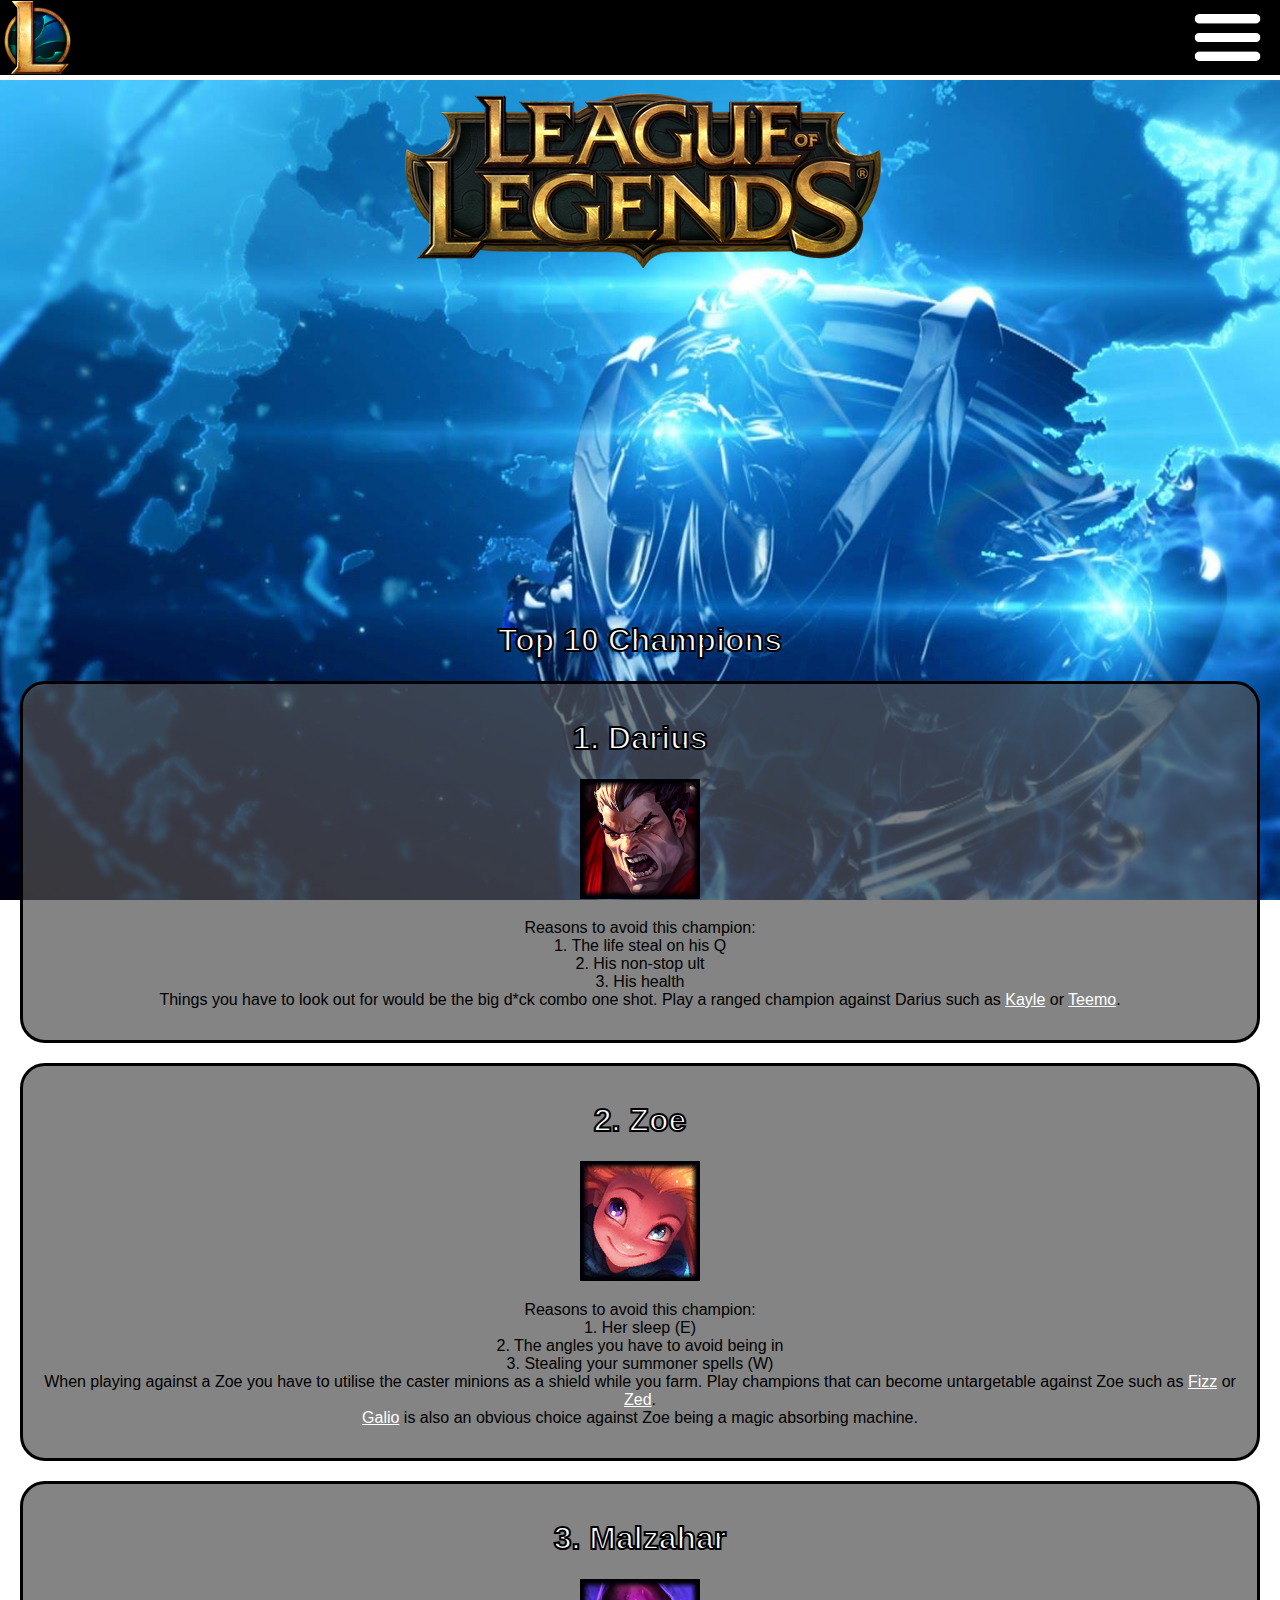
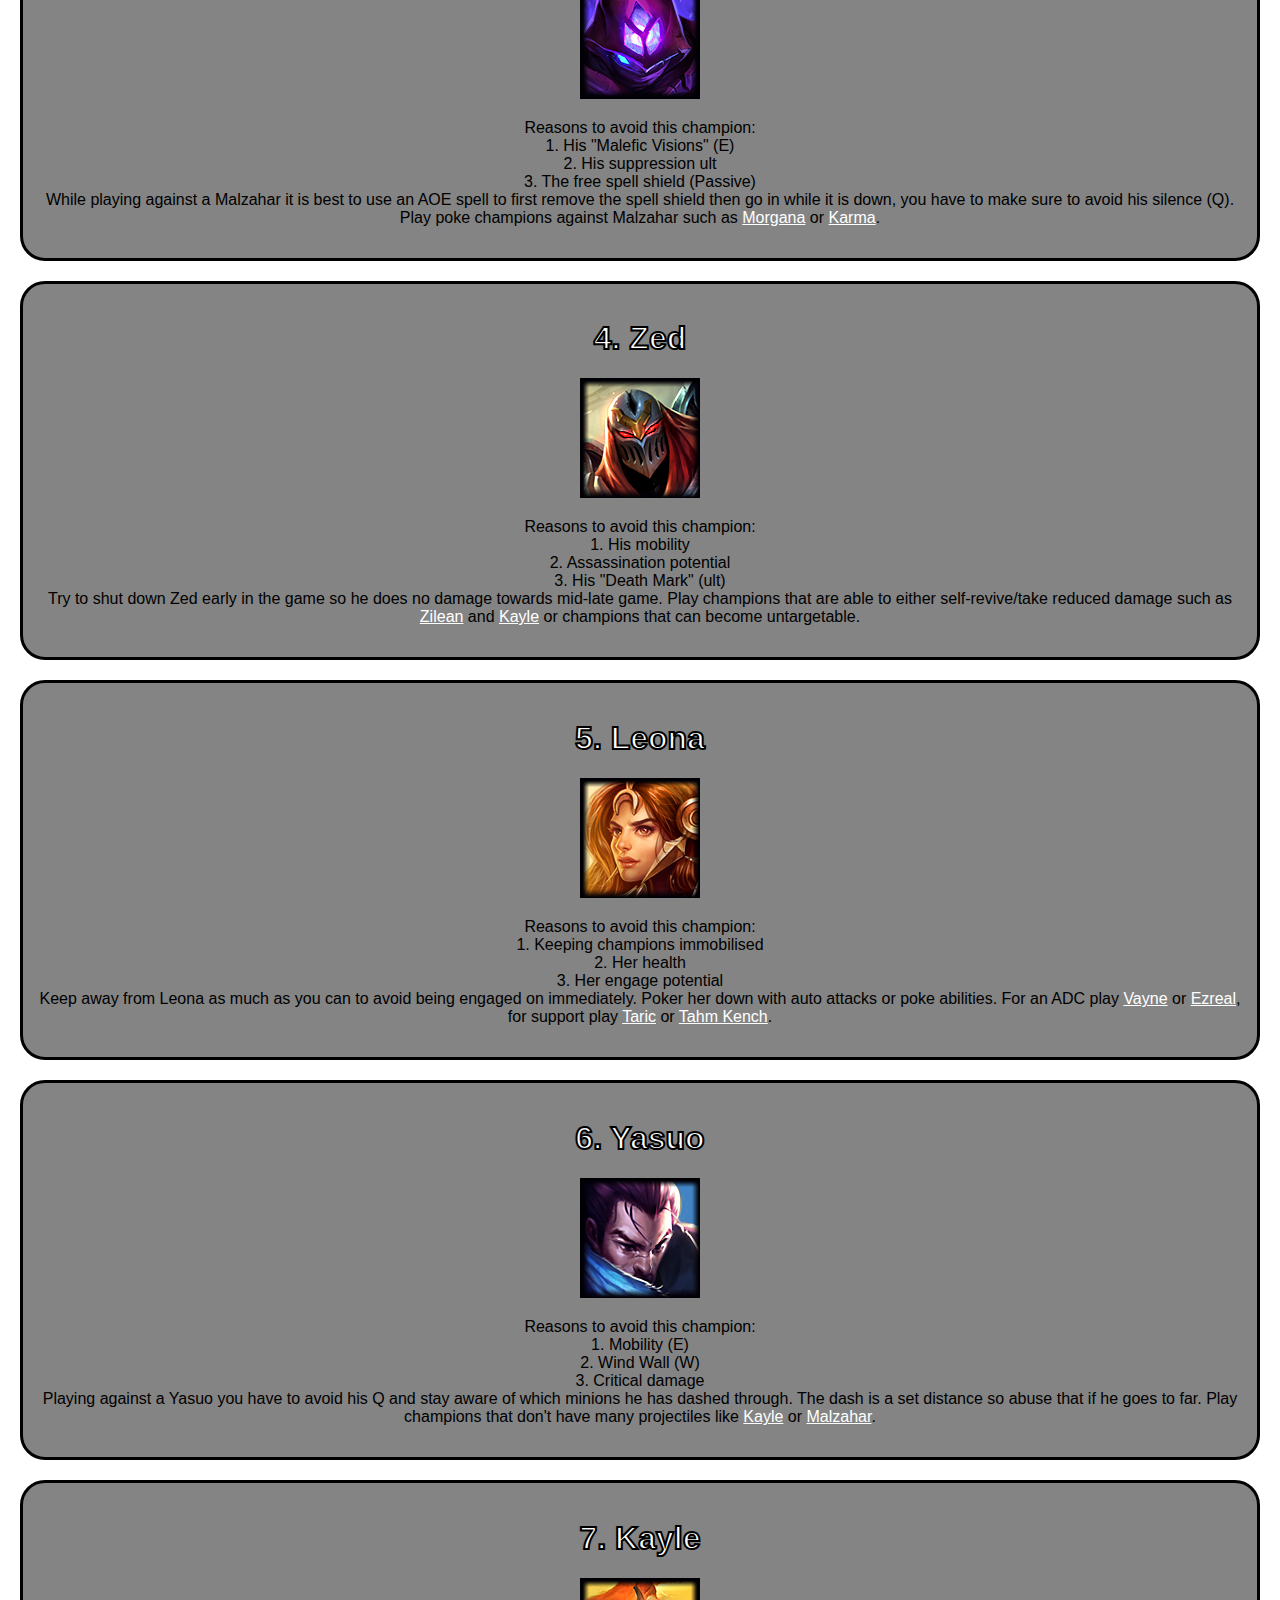
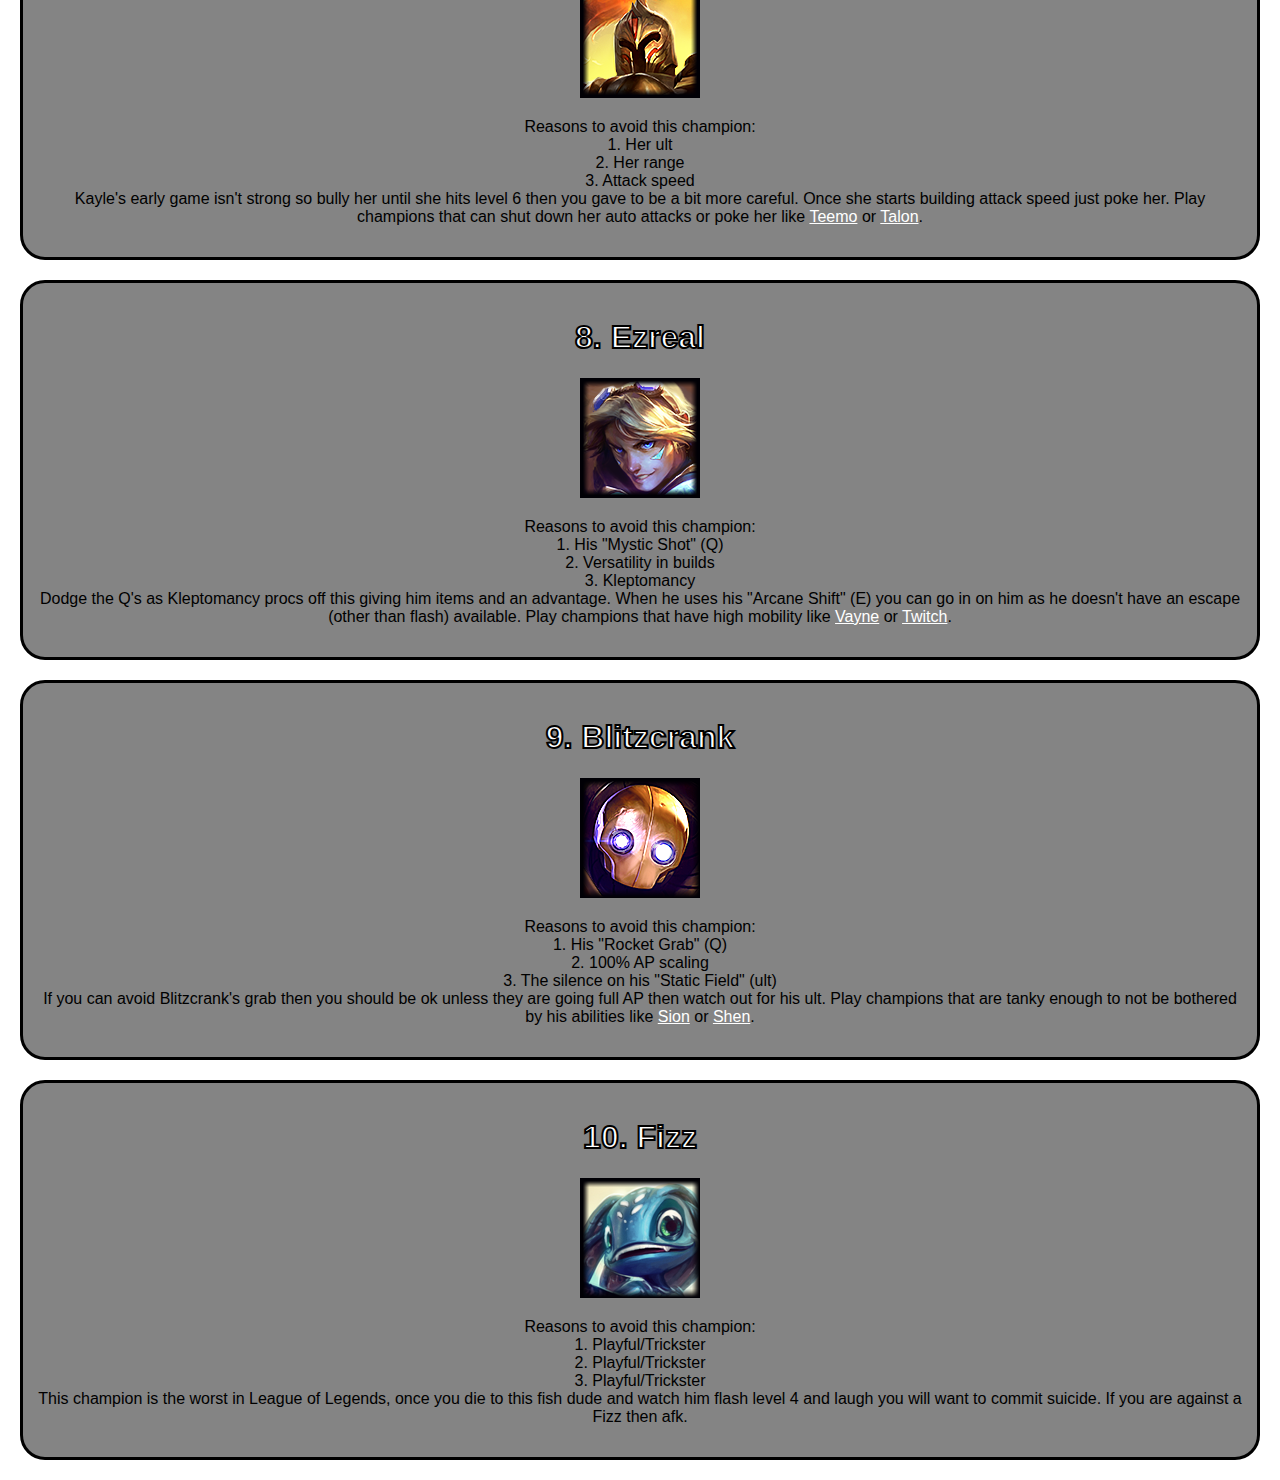
==== index.html @ 0ee5a3c1 "Eh" ====
<!DOCTYPE html>
<html lang="en">
<head>
    <meta charset="UTF-8">
    <title>League of Legends</title>
    <link rel="stylesheet" type="text/css" href="css/styles.css">
    <script type="text/javascript" src="https://ajax.googleapis.com/ajax/libs/jquery/3.2.1/jquery.min.js"></script>
    <script src="js/script.js"></script>
</head>
<body>
<header>
    <div class="logo">
        <a href="index.html"><img src="assets/logo.png"></a>
    </div>
    <div class="menu">
        <img src="assets/menu.png" onclick="myFunction()" class="dropimg">Dropdown
        <div id="myDropdown" class="dropdown-content">
            <a href="about.html">About</a>
            <a href="lanes.html">Lanes</a>
            <a href="customise.html">Themes</a>
        </div>
    </div>
</header>

<div class="title_img">
    <img src="assets/title.png">
</div>

<div class="videos">
    <iframe width="560" height="315" src="https://www.youtube.com/embed/HhwRz47Kk2Y" frameborder="0" allowfullscreen></iframe>
    <iframe width="560" height="315" src="https://www.youtube.com/embed/dSNQMl16GiY" frameborder="0" allowfullscreen></iframe>
</div>

<div class="champions">
    <div class="title">
        <h1>Top 10 Champions</h1>
    </div>

    <div class="champion1">
        <h1>1. Darius</h1>
        <a href="http://leagueoflegends.wikia.com/wiki/Darius"><img src="assets/Champion_Icons/DariusSquare.png"></a>
        <p>Reasons to avoid this champion:<br>1. The life steal on his Q<br>2. His non-stop ult<br>3. His health<br>Things you have to look out for would be the big d*ck combo one shot. Play a ranged champion against Darius such as <a href="http://leagueoflegends.wikia.com/wiki/Kayle"><font color="white">Kayle</font></a> or <a href="http://leagueoflegends.wikia.com/wiki/Teemo"><font color="white">Teemo</font></a>.</p>
    </div>
    <div class="champion2">
        <h1>2. Zoe</h1>
        <a href="http://leagueoflegends.wikia.com/wiki/Zoe"><img src="assets/Champion_Icons/ZoeSquare.png"></a>
        <p>Reasons to avoid this champion:<br>1. Her sleep (E)<br>2. The angles you have to avoid being in<br>3. Stealing your summoner spells (W)<br>When playing against a Zoe you have to utilise the caster minions as a shield while you farm. Play champions that can become untargetable against Zoe such as <a href="http://leagueoflegends.wikia.com/wiki/Fizz">Fizz</a> or <a href="http://leagueoflegends.wikia.com/wiki/Zed">Zed</a>.<br><a href="http://leagueoflegends.wikia.com/wiki/Galio">Galio</a> is also an obvious choice against Zoe being a magic absorbing machine.</p>
    </div>
    <div class="champion3">
        <h1>3. Malzahar</h1>
        <a href="http://leagueoflegends.wikia.com/wiki/Malzahar"><img src="assets/Champion_Icons/MalzaharSquare.png"></a>
        <p>Reasons to avoid this champion:<br>1. His "Malefic Visions" (E)<br>2. His suppression ult<br>3. The free spell shield (Passive)<br>While playing against a Malzahar it is best to use an AOE spell to first remove the spell shield then go in while it is down, you have to make sure to avoid his silence (Q).<br>Play poke champions against Malzahar such as <a href="http://leagueoflegends.wikia.com/wiki/Morgana">Morgana</a> or <a href="http://leagueoflegends.wikia.com/wiki/Karma">Karma</a>.</p>
    </div>
    <div class="champion4">
        <h1>4. Zed</h1>
        <a href="http://leagueoflegends.wikia.com/wiki/Zed"><img src="assets/Champion_Icons/ZedSquare.png"></a>
        <p>Reasons to avoid this champion:<br>1. His mobility<br>2. Assassination potential<br>3. His "Death Mark" (ult)<br>Try to shut down Zed early in the game so he does no damage towards mid-late game. Play champions that are able to either self-revive/take reduced damage such as <a href="http://leagueoflegends.wikia.com/wiki/Zilean">Zilean</a> and <a href="http://leagueoflegends.wikia.com/wiki/Kayle">Kayle</a> or champions that can become untargetable.</p>
    </div>
    <div class="champion5">
        <h1>5. Leona</h1>
        <a href="http://leagueoflegends.wikia.com/wiki/Leona"><img src="assets/Champion_Icons/LeonaSquare.png"></a>
        <p>Reasons to avoid this champion:<br>1. Keeping champions immobilised<br>2. Her health<br>3. Her engage potential<br>Keep away from Leona as much as you can to avoid being engaged on immediately. Poker her down with auto attacks or poke abilities. For an ADC play <a href="http://leagueoflegends.wikia.com/wiki/Vayne">Vayne</a> or <a href="http://leagueoflegends.wikia.com/wiki/Ezreal">Ezreal</a>, for support play <a href="http://leagueoflegends.wikia.com/wiki/Taric">Taric</a> or <a href="http://leagueoflegends.wikia.com/wiki/Tahm_Kench">Tahm Kench</a>.</p>
    </div>
    <div class="champion6">
        <h1>6. Yasuo</h1>
        <a href="http://leagueoflegends.wikia.com/wiki/Kha'Zix"><img src="assets/Champion_Icons/YasuoSquare.png"></a>
        <p>Reasons to avoid this champion:<br>1. Mobility (E)<br>2. Wind Wall (W)<br>3. Critical damage<br>Playing against a Yasuo you have to avoid his Q and stay aware of which minions he has dashed through. The dash is a set distance so abuse that if he goes to far. Play champions that don't have many projectiles like <a href="http://leagueoflegends.wikia.com/wiki/Kayle">Kayle</a> or <a href="http://leagueoflegends.wikia.com/wiki/Malzahar">Malzahar</a>.</p>
    </div>
    <div class="champion7">
        <h1>7. Kayle</h1>
        <a href="http://leagueoflegends.wikia.com/wiki/Kayle"><img src="assets/Champion_Icons/KayleSquare.png"></a>
        <p>Reasons to avoid this champion:<br>1. Her ult<br>2. Her range<br>3. Attack speed<br> Kayle's early game isn't strong so bully her until she hits level 6 then you gave to be a bit more careful. Once she starts building attack speed just poke her. Play champions that can shut down her auto attacks or poke her like <a href="http://leagueoflegends.wikia.com/wiki/Teemo">Teemo</a> or <a href="http://leagueoflegends.wikia.com/wiki/Talon">Talon</a>.</p>
    </div>
    <div class="champion8">
        <h1>8. Ezreal</h1>
        <a href="http://leagueoflegends.wikia.com/wiki/Ezreal"><img src="assets/Champion_Icons/EzrealSquare.png"></a>
        <p>Reasons to avoid this champion:<br>1. His "Mystic Shot" (Q)<br>2. Versatility in builds<br>3. Kleptomancy<br>Dodge the Q's as Kleptomancy procs off this giving him items and an advantage. When he uses his "Arcane Shift" (E) you can go in on him as he doesn't have an escape (other than flash) available. Play champions that have high mobility like <a href="http://leagueoflegends.wikia.com/wiki/Vayne">Vayne</a> or <a href="http://leagueoflegends.wikia.com/wiki/Twitch">Twitch</a>.</p>
    </div>
    <div class="champion9">
        <h1>9. Blitzcrank</h1>
        <a href="http://leagueoflegends.wikia.com/wiki/Blitzcrank"><img src="assets/Champion_Icons/BlitzcrankSquare.png"></a>
        <p>Reasons to avoid this champion:<br>1. His "Rocket Grab" (Q)<br>2. 100% AP scaling<br>3. The silence on his "Static Field" (ult)<br>If you can avoid Blitzcrank's grab then you should be ok unless they are going full AP then watch out for his ult. Play champions that are tanky enough to not be bothered by his abilities like <a href="http://leagueoflegends.wikia.com/wiki/Sion">Sion</a> or <a href="http://leagueoflegends.wikia.com/wiki/Shen">Shen</a>.</p>
    </div>
    <div class="champion10">
        <h1>10. Fizz</h1>
        <a href="http://leagueoflegends.wikia.com/wiki/Fizz"><img src="assets/Champion_Icons/FizzSquare.png"></a>
        <p>Reasons to avoid this champion:<br>1. Playful/Trickster<br>2. Playful/Trickster<br>3. Playful/Trickster<br>This champion is the worst in League of Legends, once you die to this fish dude and watch him flash level 4 and laugh you will want to commit suicide. If you are against a Fizz then afk.</p>
    </div>

</div>

</body>

</html>
---- css/styles.css ----
body{
    width:100%;
    margin:auto;
    background: url("../assets/Background.jpg") no-repeat center center fixed;
    background-size: cover;
    font-family: "Arial";
    color: white;
}

header{
    width: 100%;
    background-color: black;
    position: static;
    border-bottom: thick solid white;
    overflow: hidden;
}

.logo{
    float:left;
    width: 75px;
    height: 75px;
}

.logo a img{
    width: 75px;
    height: 75px;
}

.menu{
    float:right;
    margin-right: 15px;
    width: 75px;
    height: 75px;
}

.menu img{
    width: 75px;
    height: 75px;
}

.videos {
    width: 100%;
    overflow: hidden;
    text-align: center;
}

h1{
    color: white;
    -webkit-text-stroke: 2px black;
}

.dropimg{
    background-color: black;
    color: white;
    cursor: pointer;
}

.dropdown {
    position: absolute;
    display: inline-block;
}

.dropdown-content {
    display: none;
    position: absolute;
    background-color: #f9f9f9;
    min-width: 160px;
    box-shadow: 0px 8px 16px 0px rgba(0,0,0,0.2);
    z-index: 1;
}

.dropdown-content a {
    color: black;
    padding: 12px 16px;
    text-decoration: none;
    display: block;
}

.dropdown-content a:hover {
    background-color: #f1f1f1
}

.show {
    display: block;
}

.information{
    text-align: center;
    position: relative;
}

.champions{
    text-align: center;
}

.champions p{
    color: black;
}

.champions a{
    color: white;
}

.title_img{
    text-align: center;
}

.lanes{
    text-align: center;
}

img{
    max-width: 100%;
    max-height: 100%;
}

.themes{
    width: 100%;
    text-align: center;
    color: black;
}

.theme0{
    background-color: white;
    width: 300px;
    border: 3px solid black;
    border-radius: 25px;
    padding: 15px;
    margin: 20px;
    display: inline-block;
}

.theme1{
    background-color: white;
    width: 300px;
    border: 3px solid black;
    border-radius: 25px;
    padding: 15px;
    margin: 20px;
    display: inline-block;
}

.theme2{
    background-color: white;
    width: 300px;
    border: 3px solid black;
    border-radius: 25px;
    padding: 15px;
    margin: 20px;
    display: inline-block;
}

.theme3{
    background-color: white;
    width: 300px;
    border: 3px solid black;
    border-radius: 25px;
    padding: 15px;
    margin: 20px;
    display: inline-block;
}

.champion1{
    background-color: rgba(80,80,80, 0.7);
    border: 3px solid black;
    border-radius: 25px;
    padding: 15px;
    margin: 20px;
}

.champion2{
    background-color: rgba(80,80,80, 0.7);
    border: 3px solid black;
    border-radius: 25px;
    padding: 15px;
    margin: 20px;
}

.champion3{
    background-color: rgba(80,80,80, 0.7);
    border: 3px solid black;
    border-radius: 25px;
    padding: 15px;
    margin: 20px;
}

.champion4{
    background-color: rgba(80,80,80, 0.7);
    border: 3px solid black;
    border-radius: 25px;
    padding: 15px;
    margin: 20px;
}

.champion5{
    background-color: rgba(80,80,80, 0.7);
    border: 3px solid black;
    border-radius: 25px;
    padding: 15px;
    margin: 20px;
}

.champion6{
    background-color: rgba(80,80,80, 0.7);
    border: 3px solid black;
    border-radius: 25px;
    padding: 15px;
    margin: 20px;
}

.champion7{
    background-color: rgba(80,80,80, 0.7);
    border: 3px solid black;
    border-radius: 25px;
    padding: 15px;
    margin: 20px;
}

.champion8{
    background-color: rgba(80,80,80, 0.7);
    border: 3px solid black;
    border-radius: 25px;
    padding: 15px;
    margin: 20px;
}

.champion9{
    background-color: rgba(80,80,80, 0.7);
    border: 3px solid black;
    border-radius: 25px;
    padding: 15px;
    margin: 20px;
}

.champion10{
    background-color: rgba(80,80,80, 0.7);
    border: 3px solid black;
    border-radius: 25px;
    padding: 15px;
    margin: 20px;
}

@media (max-width: 800px){

}

@media (max-width: 500px){

}
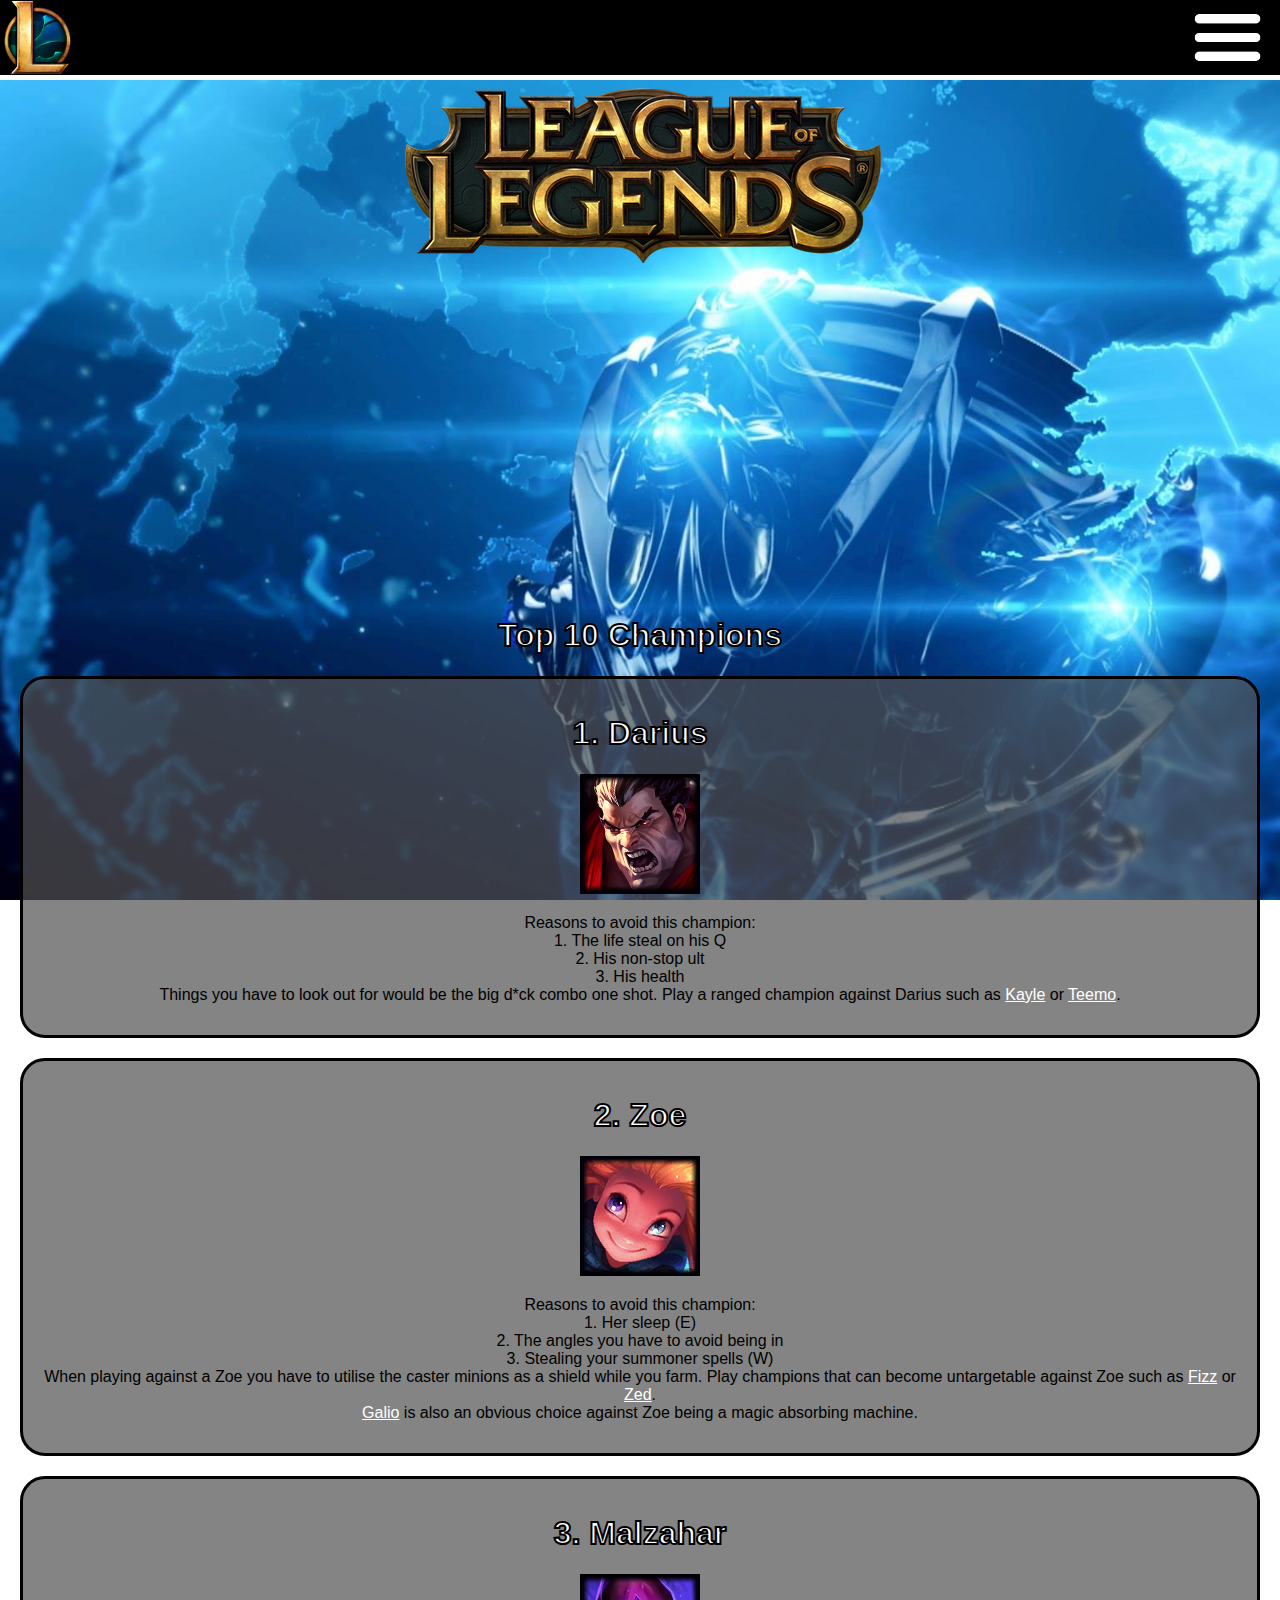
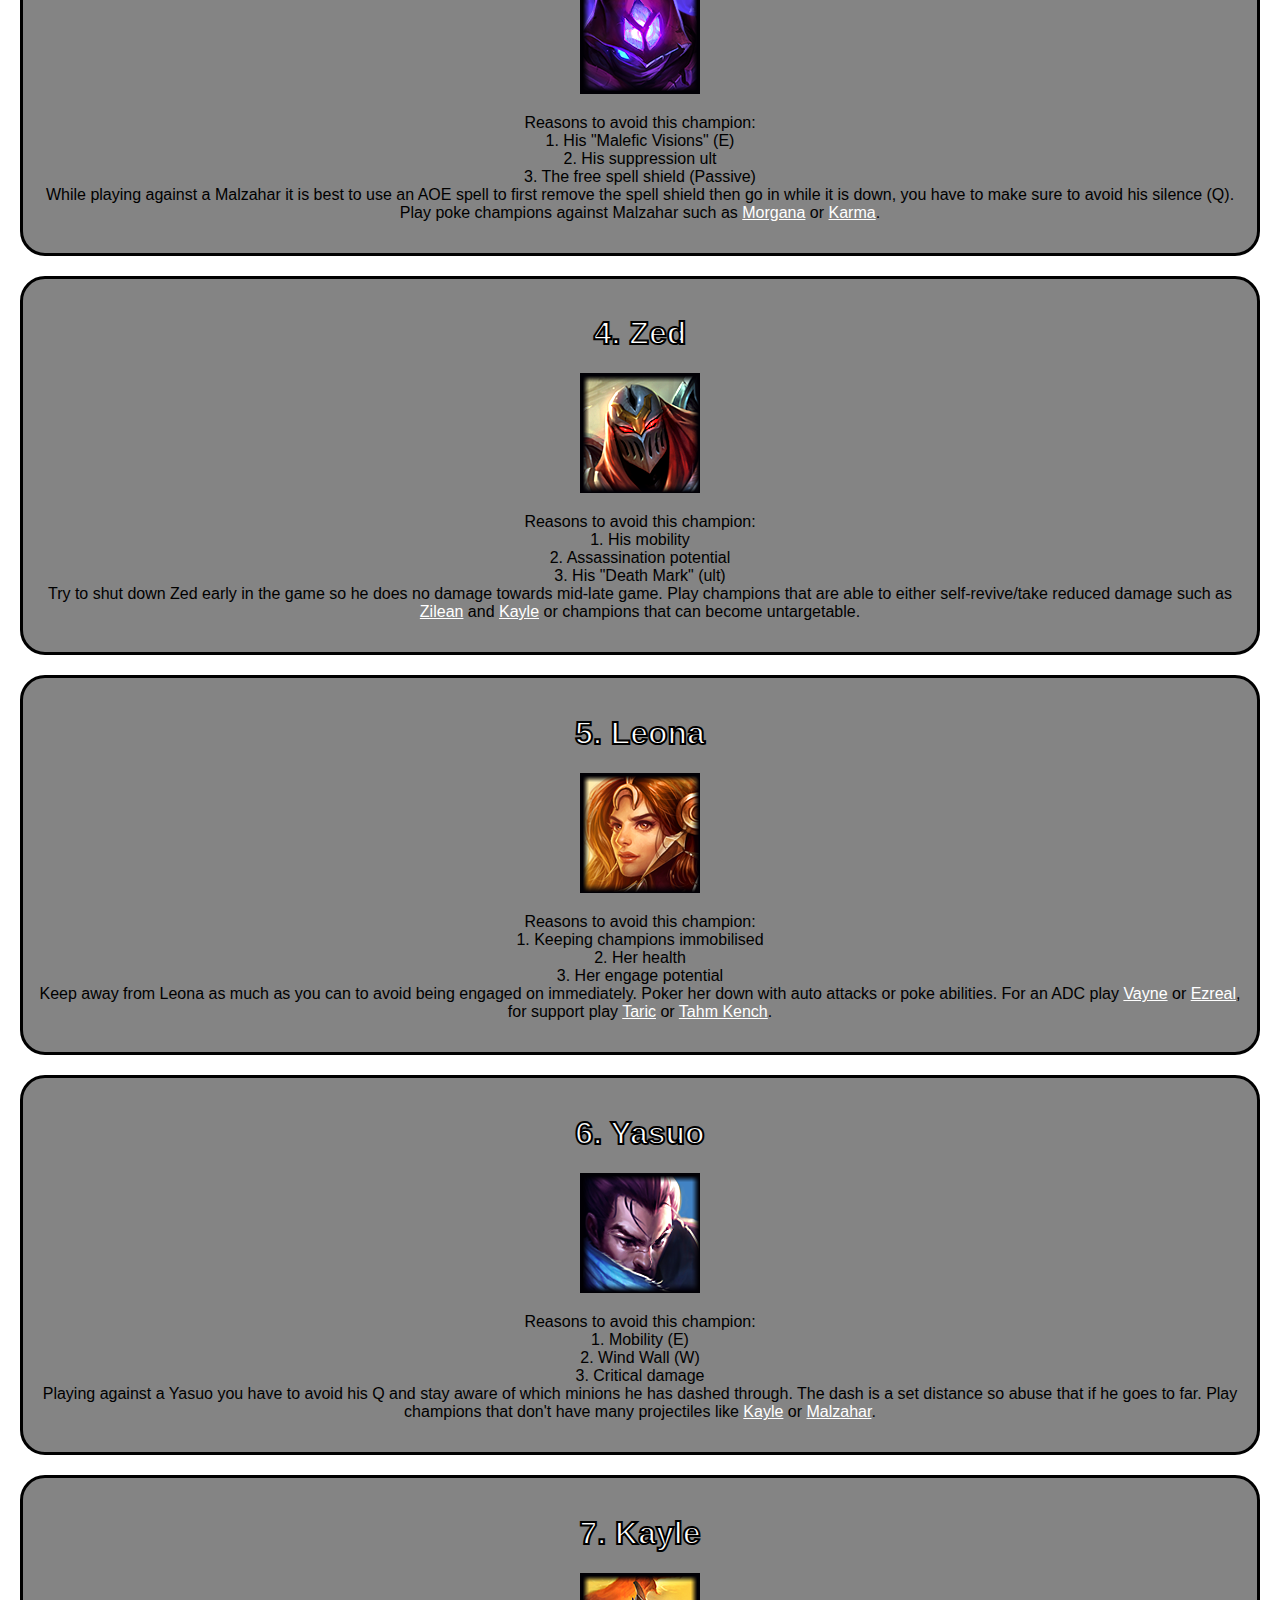
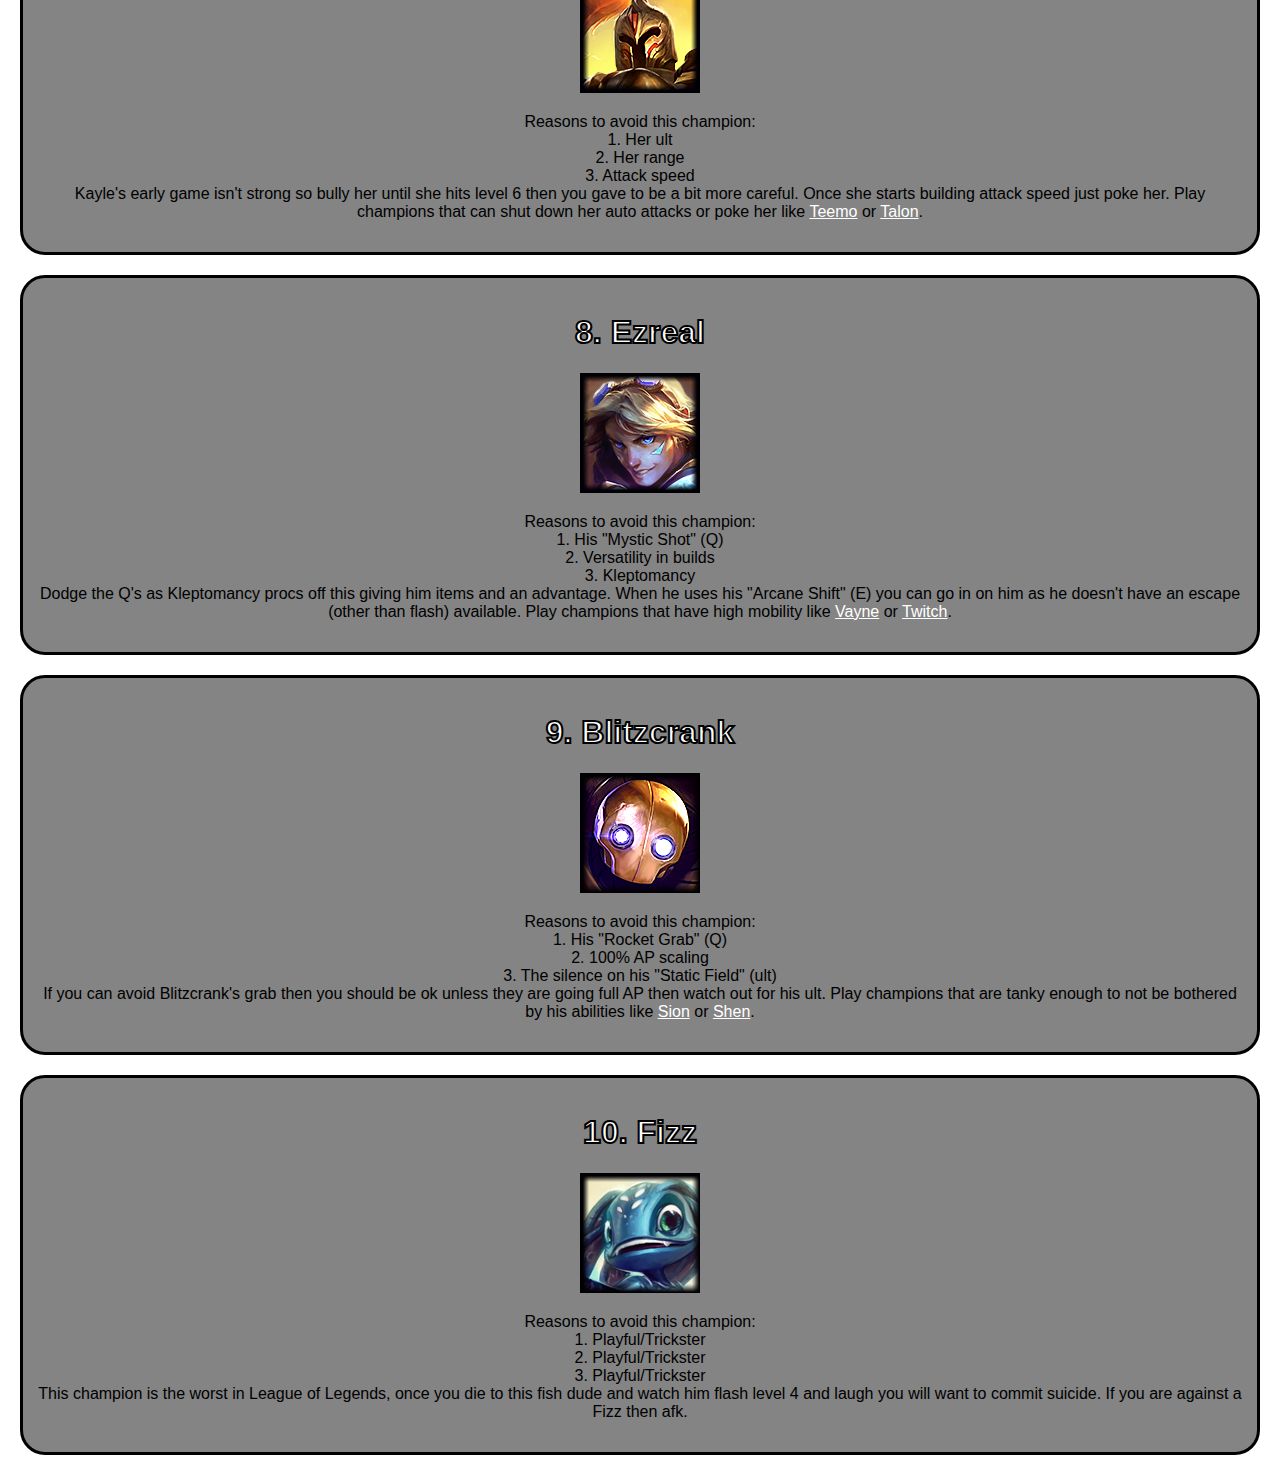
==== commit 44e16861: "Bug Fixes" ====
--- a/index.html
+++ b/index.html
@@ -13,7 +13,7 @@
         <a href="index.html"><img src="assets/logo.png"></a>
     </div>
     <div class="menu">
-        <img src="assets/menu.png" onclick="myFunction()" class="dropimg">Dropdown
+        <img src="assets/menu.png" onclick="myFunction()" class="dropimg">
         <div id="myDropdown" class="dropdown-content">
             <a href="about.html">About</a>
             <a href="lanes.html">Lanes</a>
--- a/css/styles.css
+++ b/css/styles.css
@@ -10,9 +10,10 @@
 header{
     width: 100%;
     background-color: black;
-    position: static;
+    position: fixed;
     border-bottom: thick solid white;
-    overflow: hidden;
+    height: 75px;
+    z-index: 999;
 }
 
 .logo{
@@ -67,6 +68,7 @@
     min-width: 160px;
     box-shadow: 0px 8px 16px 0px rgba(0,0,0,0.2);
     z-index: 1;
+    padding: 0px;
 }
 
 .dropdown-content a {
@@ -103,6 +105,7 @@
 
 .title_img{
     text-align: center;
+    padding-top: 75px;
 }
 
 .lanes{
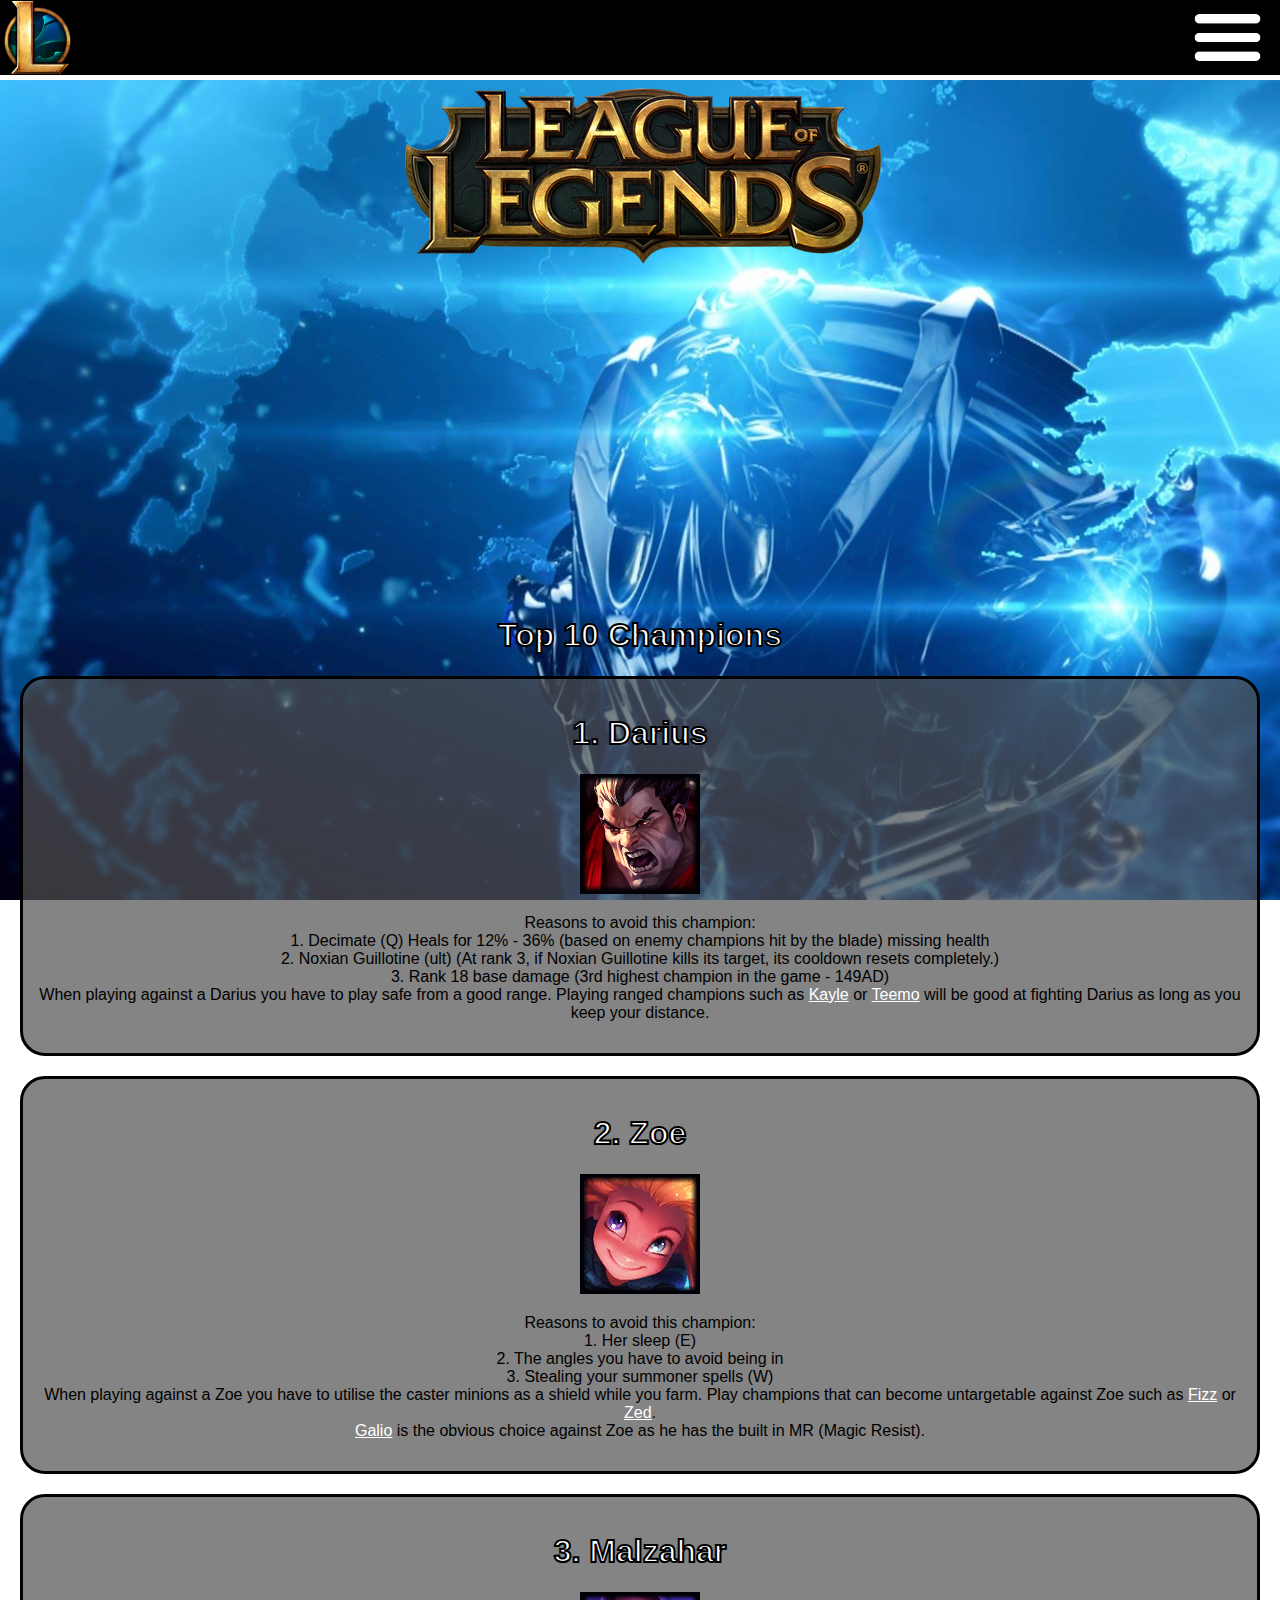
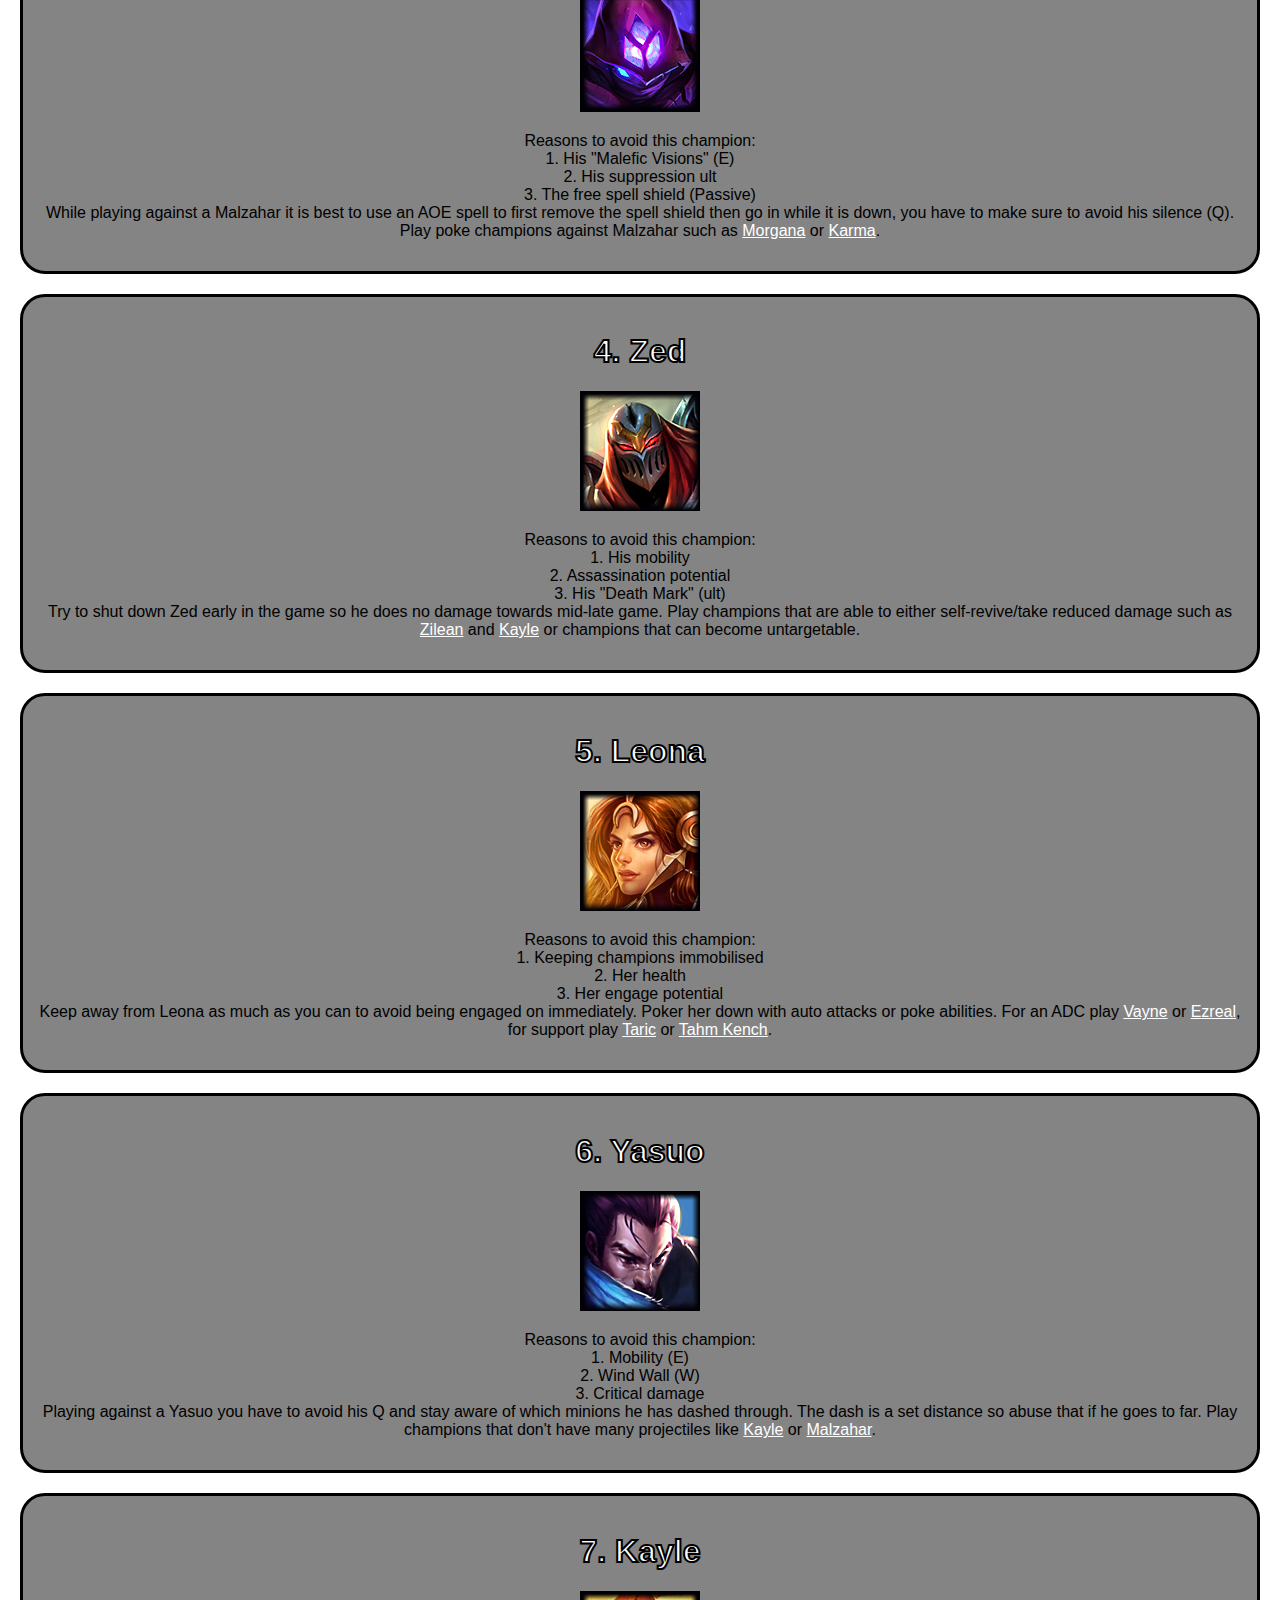
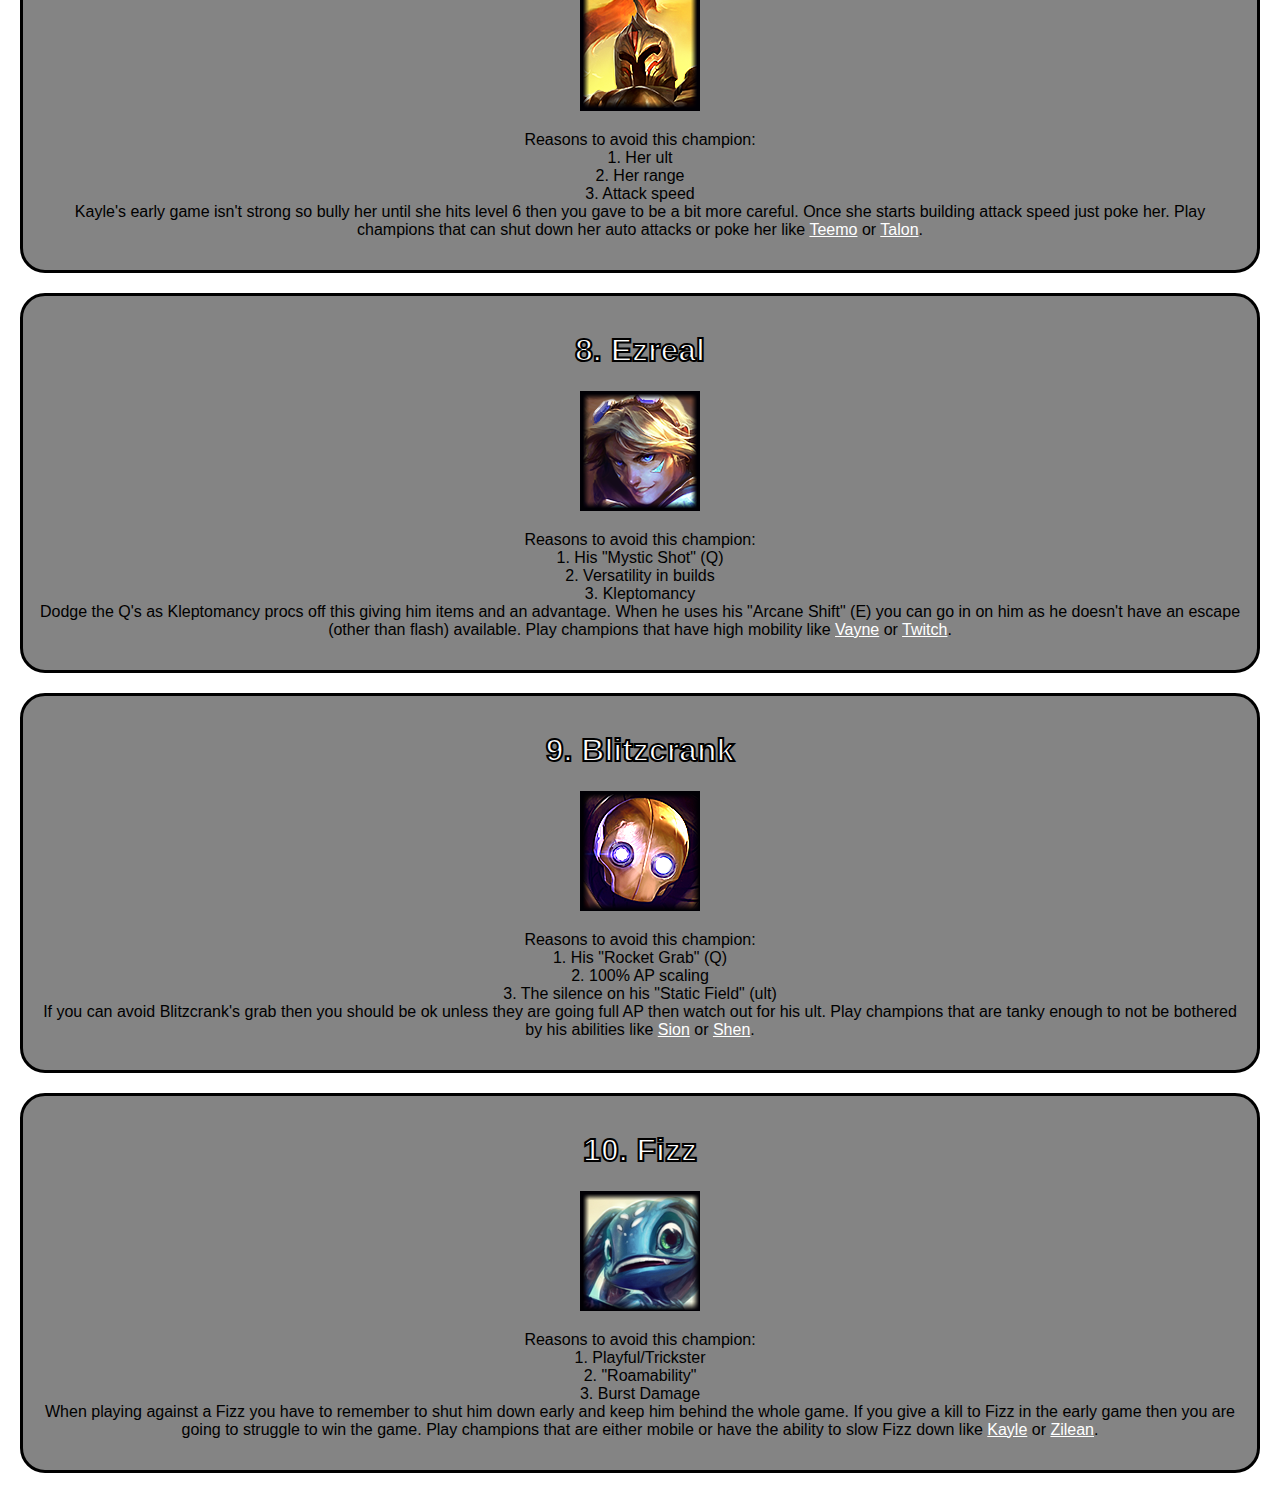
==== commit 583da58a: "Champions" ====
--- a/index.html
+++ b/index.html
@@ -39,12 +39,12 @@
     <div class="champion1">
         <h1>1. Darius</h1>
         <a href="http://leagueoflegends.wikia.com/wiki/Darius"><img src="assets/Champion_Icons/DariusSquare.png"></a>
-        <p>Reasons to avoid this champion:<br>1. The life steal on his Q<br>2. His non-stop ult<br>3. His health<br>Things you have to look out for would be the big d*ck combo one shot. Play a ranged champion against Darius such as <a href="http://leagueoflegends.wikia.com/wiki/Kayle"><font color="white">Kayle</font></a> or <a href="http://leagueoflegends.wikia.com/wiki/Teemo"><font color="white">Teemo</font></a>.</p>
+        <p>Reasons to avoid this champion:<br>1. Decimate (Q) Heals for 12% - 36% (based on enemy champions hit by the blade) missing health<br>2. Noxian Guillotine (ult) (At rank 3, if Noxian Guillotine kills its target, its cooldown resets completely.)<br>3. Rank 18 base damage (3rd highest champion in the game - 149AD)<br>When playing against a Darius you have to play safe from a good range. Playing ranged champions such as <a href="http://leagueoflegends.wikia.com/wiki/Kayle">Kayle</a> or <a href="http://leagueoflegends.wikia.com/wiki/Teemo">Teemo</a> will be good at fighting Darius as long as you keep your distance.</p>
     </div>
     <div class="champion2">
         <h1>2. Zoe</h1>
         <a href="http://leagueoflegends.wikia.com/wiki/Zoe"><img src="assets/Champion_Icons/ZoeSquare.png"></a>
-        <p>Reasons to avoid this champion:<br>1. Her sleep (E)<br>2. The angles you have to avoid being in<br>3. Stealing your summoner spells (W)<br>When playing against a Zoe you have to utilise the caster minions as a shield while you farm. Play champions that can become untargetable against Zoe such as <a href="http://leagueoflegends.wikia.com/wiki/Fizz">Fizz</a> or <a href="http://leagueoflegends.wikia.com/wiki/Zed">Zed</a>.<br><a href="http://leagueoflegends.wikia.com/wiki/Galio">Galio</a> is also an obvious choice against Zoe being a magic absorbing machine.</p>
+        <p>Reasons to avoid this champion:<br>1. Her sleep (E)<br>2. The angles you have to avoid being in<br>3. Stealing your summoner spells (W)<br>When playing against a Zoe you have to utilise the caster minions as a shield while you farm. Play champions that can become untargetable against Zoe such as <a href="http://leagueoflegends.wikia.com/wiki/Fizz">Fizz</a> or <a href="http://leagueoflegends.wikia.com/wiki/Zed">Zed</a>.<br><a href="http://leagueoflegends.wikia.com/wiki/Galio">Galio</a> is the obvious choice against Zoe as he has the built in MR (Magic Resist).</p>
     </div>
     <div class="champion3">
         <h1>3. Malzahar</h1>
@@ -84,7 +84,7 @@
     <div class="champion10">
         <h1>10. Fizz</h1>
         <a href="http://leagueoflegends.wikia.com/wiki/Fizz"><img src="assets/Champion_Icons/FizzSquare.png"></a>
-        <p>Reasons to avoid this champion:<br>1. Playful/Trickster<br>2. Playful/Trickster<br>3. Playful/Trickster<br>This champion is the worst in League of Legends, once you die to this fish dude and watch him flash level 4 and laugh you will want to commit suicide. If you are against a Fizz then afk.</p>
+        <p>Reasons to avoid this champion:<br>1. Playful/Trickster<br>2. "Roamability"<br>3. Burst Damage<br>When playing against a Fizz you have to remember to shut him down early and keep him behind the whole game. If you give a kill to Fizz in the early game then you are going to struggle to win the game. Play champions that are either mobile or have the ability to slow Fizz down like <a href="http://leagueoflegends.wikia.com/wiki/Kayle">Kayle</a> or <a href="http://leagueoflegends.wikia.com/wiki/Zilean">Zilean</a>.</p>
     </div>
 
 </div>
--- a/css/styles.css
+++ b/css/styles.css
@@ -87,8 +87,11 @@
 }
 
 .information{
-    text-align: center;
-    position: relative;
+    background-color: rgba(80,80,80,0.7);
+    border: 3px solid black;
+    border-radius: 25px;
+    padding: 15px;
+    margin: 20px;
 }
 
 .champions{
@@ -163,8 +166,40 @@
     display: inline-block;
 }
 
+.top_lane{
+    background-color: rgba(80,80,80,0.7);
+    border: 3px solid black;
+    border-radius: 25px;
+    padding: 15px;
+    margin: 20px;
+}
+
+.jungle{
+    background-color: rgba(80,80,80,0.7);
+    border: 3px solid black;
+    border-radius: 25px;
+    padding: 15px;
+    margin: 20px;
+}
+
+.mid_lane{
+    background-color: rgba(80,80,80,0.7);
+    border: 3px solid black;
+    border-radius: 25px;
+    padding: 15px;
+    margin: 20px;
+}
+
+.bot_lane{
+    background-color: rgba(80,80,80,0.7);
+    border: 3px solid black;
+    border-radius: 25px;
+    padding: 15px;
+    margin: 20px;
+}
+
 .champion1{
-    background-color: rgba(80,80,80, 0.7);
+    background-color: rgba(80,80,80,0.7);
     border: 3px solid black;
     border-radius: 25px;
     padding: 15px;
@@ -172,7 +207,7 @@
 }
 
 .champion2{
-    background-color: rgba(80,80,80, 0.7);
+    background-color: rgba(80,80,80,0.7);
     border: 3px solid black;
     border-radius: 25px;
     padding: 15px;
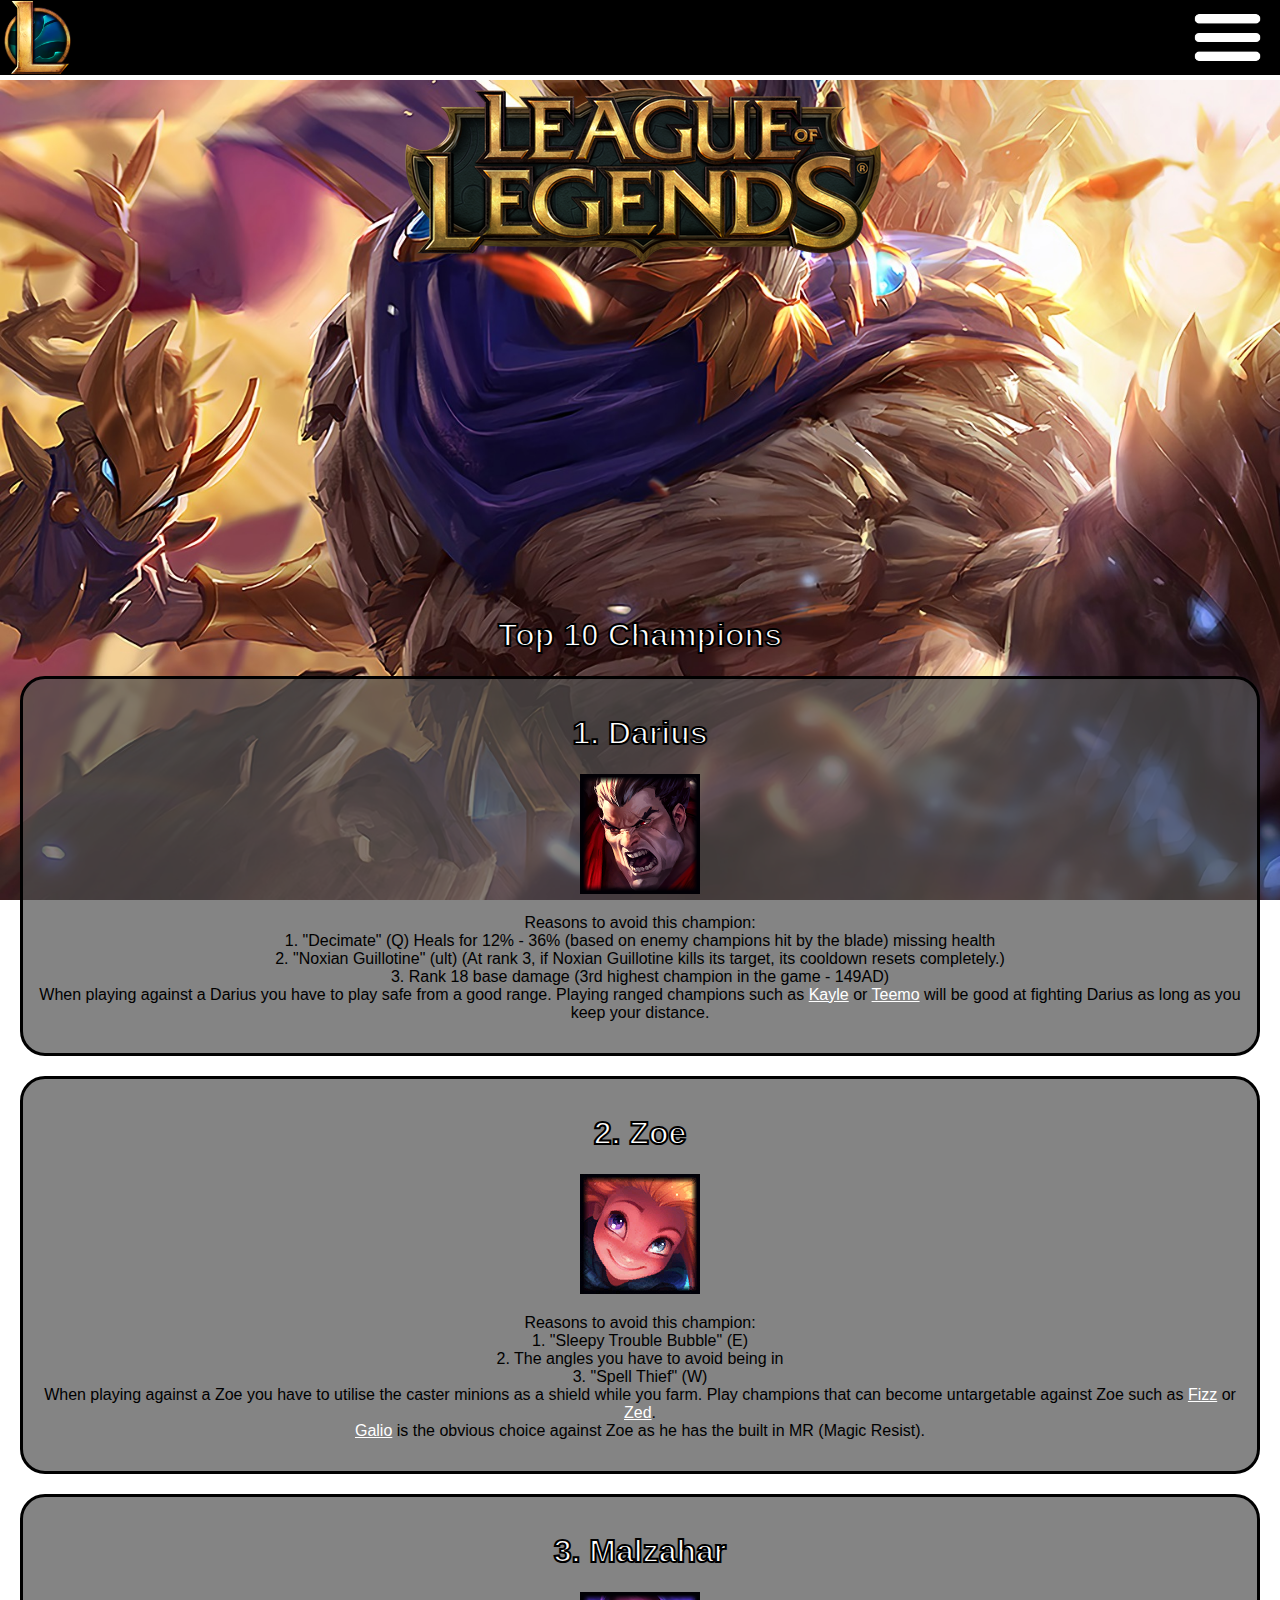
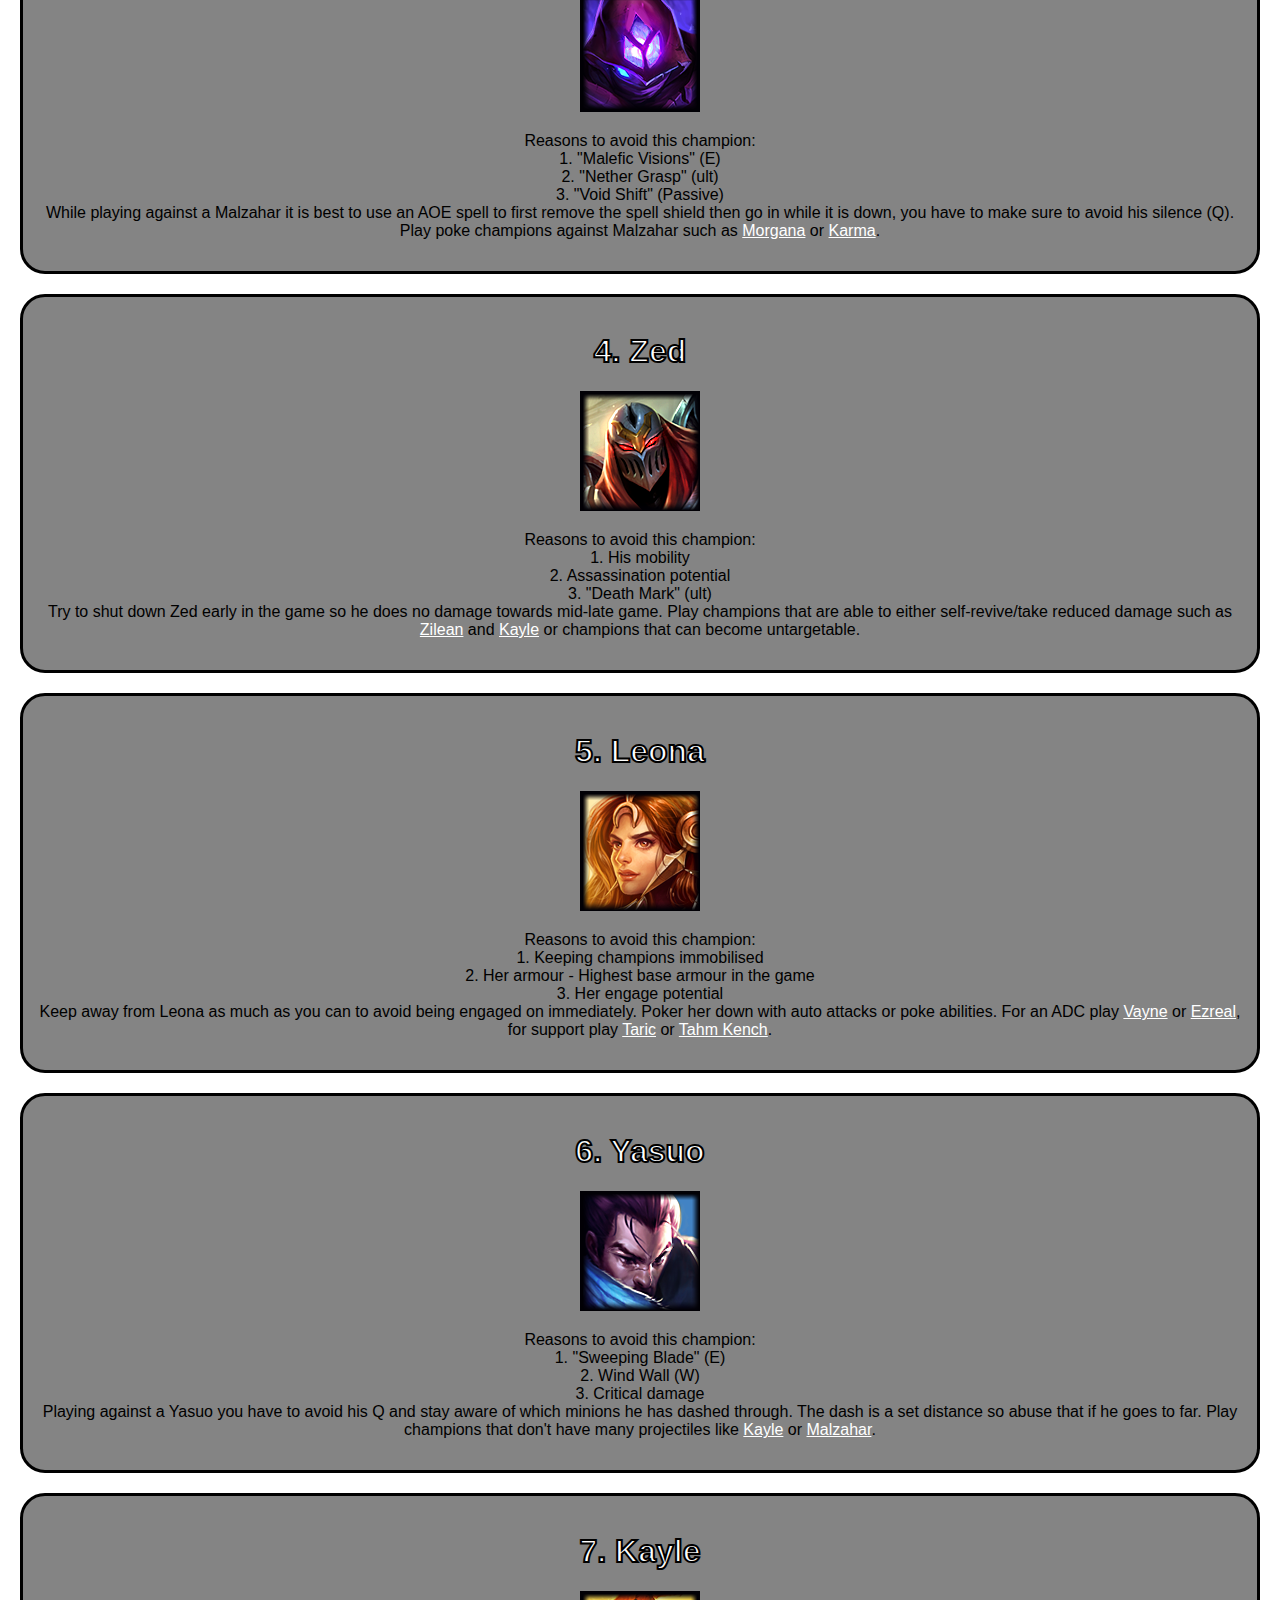
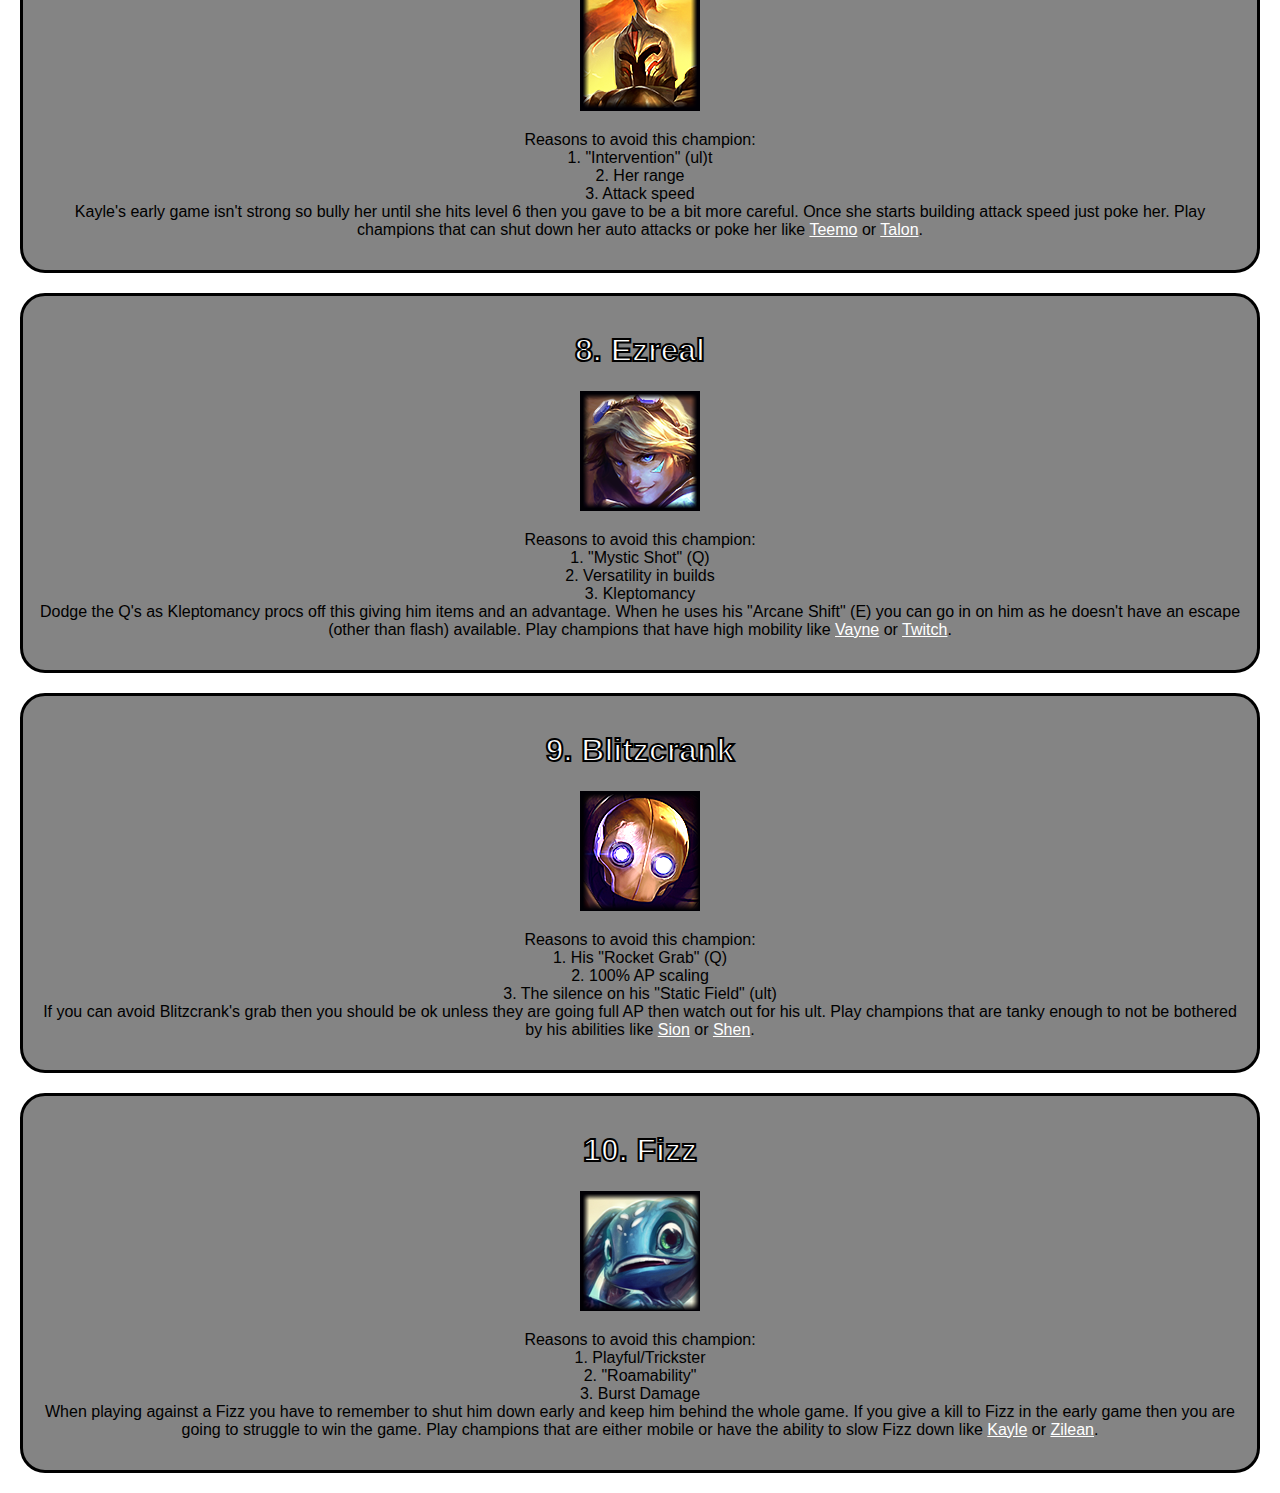
==== commit f924cac5: "Champion Update" ====
--- a/index.html
+++ b/index.html
@@ -39,42 +39,42 @@
     <div class="champion1">
         <h1>1. Darius</h1>
         <a href="http://leagueoflegends.wikia.com/wiki/Darius"><img src="assets/Champion_Icons/DariusSquare.png"></a>
-        <p>Reasons to avoid this champion:<br>1. Decimate (Q) Heals for 12% - 36% (based on enemy champions hit by the blade) missing health<br>2. Noxian Guillotine (ult) (At rank 3, if Noxian Guillotine kills its target, its cooldown resets completely.)<br>3. Rank 18 base damage (3rd highest champion in the game - 149AD)<br>When playing against a Darius you have to play safe from a good range. Playing ranged champions such as <a href="http://leagueoflegends.wikia.com/wiki/Kayle">Kayle</a> or <a href="http://leagueoflegends.wikia.com/wiki/Teemo">Teemo</a> will be good at fighting Darius as long as you keep your distance.</p>
+        <p>Reasons to avoid this champion:<br>1. "Decimate" (Q) Heals for 12% - 36% (based on enemy champions hit by the blade) missing health<br>2. "Noxian Guillotine" (ult) (At rank 3, if Noxian Guillotine kills its target, its cooldown resets completely.)<br>3. Rank 18 base damage (3rd highest champion in the game - 149AD)<br>When playing against a Darius you have to play safe from a good range. Playing ranged champions such as <a href="http://leagueoflegends.wikia.com/wiki/Kayle">Kayle</a> or <a href="http://leagueoflegends.wikia.com/wiki/Teemo">Teemo</a> will be good at fighting Darius as long as you keep your distance.</p>
     </div>
     <div class="champion2">
         <h1>2. Zoe</h1>
         <a href="http://leagueoflegends.wikia.com/wiki/Zoe"><img src="assets/Champion_Icons/ZoeSquare.png"></a>
-        <p>Reasons to avoid this champion:<br>1. Her sleep (E)<br>2. The angles you have to avoid being in<br>3. Stealing your summoner spells (W)<br>When playing against a Zoe you have to utilise the caster minions as a shield while you farm. Play champions that can become untargetable against Zoe such as <a href="http://leagueoflegends.wikia.com/wiki/Fizz">Fizz</a> or <a href="http://leagueoflegends.wikia.com/wiki/Zed">Zed</a>.<br><a href="http://leagueoflegends.wikia.com/wiki/Galio">Galio</a> is the obvious choice against Zoe as he has the built in MR (Magic Resist).</p>
+        <p>Reasons to avoid this champion:<br>1. "Sleepy Trouble Bubble" (E)<br>2. The angles you have to avoid being in<br>3. "Spell Thief" (W)<br>When playing against a Zoe you have to utilise the caster minions as a shield while you farm. Play champions that can become untargetable against Zoe such as <a href="http://leagueoflegends.wikia.com/wiki/Fizz">Fizz</a> or <a href="http://leagueoflegends.wikia.com/wiki/Zed">Zed</a>.<br><a href="http://leagueoflegends.wikia.com/wiki/Galio">Galio</a> is the obvious choice against Zoe as he has the built in MR (Magic Resist).</p>
     </div>
     <div class="champion3">
         <h1>3. Malzahar</h1>
         <a href="http://leagueoflegends.wikia.com/wiki/Malzahar"><img src="assets/Champion_Icons/MalzaharSquare.png"></a>
-        <p>Reasons to avoid this champion:<br>1. His "Malefic Visions" (E)<br>2. His suppression ult<br>3. The free spell shield (Passive)<br>While playing against a Malzahar it is best to use an AOE spell to first remove the spell shield then go in while it is down, you have to make sure to avoid his silence (Q).<br>Play poke champions against Malzahar such as <a href="http://leagueoflegends.wikia.com/wiki/Morgana">Morgana</a> or <a href="http://leagueoflegends.wikia.com/wiki/Karma">Karma</a>.</p>
+        <p>Reasons to avoid this champion:<br>1. "Malefic Visions" (E)<br>2. "Nether Grasp" (ult)<br>3. "Void Shift" (Passive)<br>While playing against a Malzahar it is best to use an AOE spell to first remove the spell shield then go in while it is down, you have to make sure to avoid his silence (Q).<br>Play poke champions against Malzahar such as <a href="http://leagueoflegends.wikia.com/wiki/Morgana">Morgana</a> or <a href="http://leagueoflegends.wikia.com/wiki/Karma">Karma</a>.</p>
     </div>
     <div class="champion4">
         <h1>4. Zed</h1>
         <a href="http://leagueoflegends.wikia.com/wiki/Zed"><img src="assets/Champion_Icons/ZedSquare.png"></a>
-        <p>Reasons to avoid this champion:<br>1. His mobility<br>2. Assassination potential<br>3. His "Death Mark" (ult)<br>Try to shut down Zed early in the game so he does no damage towards mid-late game. Play champions that are able to either self-revive/take reduced damage such as <a href="http://leagueoflegends.wikia.com/wiki/Zilean">Zilean</a> and <a href="http://leagueoflegends.wikia.com/wiki/Kayle">Kayle</a> or champions that can become untargetable.</p>
+        <p>Reasons to avoid this champion:<br>1. His mobility<br>2. Assassination potential<br>3. "Death Mark" (ult)<br>Try to shut down Zed early in the game so he does no damage towards mid-late game. Play champions that are able to either self-revive/take reduced damage such as <a href="http://leagueoflegends.wikia.com/wiki/Zilean">Zilean</a> and <a href="http://leagueoflegends.wikia.com/wiki/Kayle">Kayle</a> or champions that can become untargetable.</p>
     </div>
     <div class="champion5">
         <h1>5. Leona</h1>
         <a href="http://leagueoflegends.wikia.com/wiki/Leona"><img src="assets/Champion_Icons/LeonaSquare.png"></a>
-        <p>Reasons to avoid this champion:<br>1. Keeping champions immobilised<br>2. Her health<br>3. Her engage potential<br>Keep away from Leona as much as you can to avoid being engaged on immediately. Poker her down with auto attacks or poke abilities. For an ADC play <a href="http://leagueoflegends.wikia.com/wiki/Vayne">Vayne</a> or <a href="http://leagueoflegends.wikia.com/wiki/Ezreal">Ezreal</a>, for support play <a href="http://leagueoflegends.wikia.com/wiki/Taric">Taric</a> or <a href="http://leagueoflegends.wikia.com/wiki/Tahm_Kench">Tahm Kench</a>.</p>
+        <p>Reasons to avoid this champion:<br>1. Keeping champions immobilised<br>2. Her armour - Highest base armour in the game<br>3. Her engage potential<br>Keep away from Leona as much as you can to avoid being engaged on immediately. Poker her down with auto attacks or poke abilities. For an ADC play <a href="http://leagueoflegends.wikia.com/wiki/Vayne">Vayne</a> or <a href="http://leagueoflegends.wikia.com/wiki/Ezreal">Ezreal</a>, for support play <a href="http://leagueoflegends.wikia.com/wiki/Taric">Taric</a> or <a href="http://leagueoflegends.wikia.com/wiki/Tahm_Kench">Tahm Kench</a>.</p>
     </div>
     <div class="champion6">
         <h1>6. Yasuo</h1>
-        <a href="http://leagueoflegends.wikia.com/wiki/Kha'Zix"><img src="assets/Champion_Icons/YasuoSquare.png"></a>
-        <p>Reasons to avoid this champion:<br>1. Mobility (E)<br>2. Wind Wall (W)<br>3. Critical damage<br>Playing against a Yasuo you have to avoid his Q and stay aware of which minions he has dashed through. The dash is a set distance so abuse that if he goes to far. Play champions that don't have many projectiles like <a href="http://leagueoflegends.wikia.com/wiki/Kayle">Kayle</a> or <a href="http://leagueoflegends.wikia.com/wiki/Malzahar">Malzahar</a>.</p>
+        <a href="http://leagueoflegends.wikia.com/wiki/Yasuo"><img src="assets/Champion_Icons/YasuoSquare.png"></a>
+        <p>Reasons to avoid this champion:<br>1. "Sweeping Blade" (E)<br>2. Wind Wall (W)<br>3. Critical damage<br>Playing against a Yasuo you have to avoid his Q and stay aware of which minions he has dashed through. The dash is a set distance so abuse that if he goes to far. Play champions that don't have many projectiles like <a href="http://leagueoflegends.wikia.com/wiki/Kayle">Kayle</a> or <a href="http://leagueoflegends.wikia.com/wiki/Malzahar">Malzahar</a>.</p>
     </div>
     <div class="champion7">
         <h1>7. Kayle</h1>
         <a href="http://leagueoflegends.wikia.com/wiki/Kayle"><img src="assets/Champion_Icons/KayleSquare.png"></a>
-        <p>Reasons to avoid this champion:<br>1. Her ult<br>2. Her range<br>3. Attack speed<br> Kayle's early game isn't strong so bully her until she hits level 6 then you gave to be a bit more careful. Once she starts building attack speed just poke her. Play champions that can shut down her auto attacks or poke her like <a href="http://leagueoflegends.wikia.com/wiki/Teemo">Teemo</a> or <a href="http://leagueoflegends.wikia.com/wiki/Talon">Talon</a>.</p>
+        <p>Reasons to avoid this champion:<br>1. "Intervention" (ul)t<br>2. Her range<br>3. Attack speed<br> Kayle's early game isn't strong so bully her until she hits level 6 then you gave to be a bit more careful. Once she starts building attack speed just poke her. Play champions that can shut down her auto attacks or poke her like <a href="http://leagueoflegends.wikia.com/wiki/Teemo">Teemo</a> or <a href="http://leagueoflegends.wikia.com/wiki/Talon">Talon</a>.</p>
     </div>
     <div class="champion8">
         <h1>8. Ezreal</h1>
         <a href="http://leagueoflegends.wikia.com/wiki/Ezreal"><img src="assets/Champion_Icons/EzrealSquare.png"></a>
-        <p>Reasons to avoid this champion:<br>1. His "Mystic Shot" (Q)<br>2. Versatility in builds<br>3. Kleptomancy<br>Dodge the Q's as Kleptomancy procs off this giving him items and an advantage. When he uses his "Arcane Shift" (E) you can go in on him as he doesn't have an escape (other than flash) available. Play champions that have high mobility like <a href="http://leagueoflegends.wikia.com/wiki/Vayne">Vayne</a> or <a href="http://leagueoflegends.wikia.com/wiki/Twitch">Twitch</a>.</p>
+        <p>Reasons to avoid this champion:<br>1. "Mystic Shot" (Q)<br>2. Versatility in builds<br>3. Kleptomancy<br>Dodge the Q's as Kleptomancy procs off this giving him items and an advantage. When he uses his "Arcane Shift" (E) you can go in on him as he doesn't have an escape (other than flash) available. Play champions that have high mobility like <a href="http://leagueoflegends.wikia.com/wiki/Vayne">Vayne</a> or <a href="http://leagueoflegends.wikia.com/wiki/Twitch">Twitch</a>.</p>
     </div>
     <div class="champion9">
         <h1>9. Blitzcrank</h1>
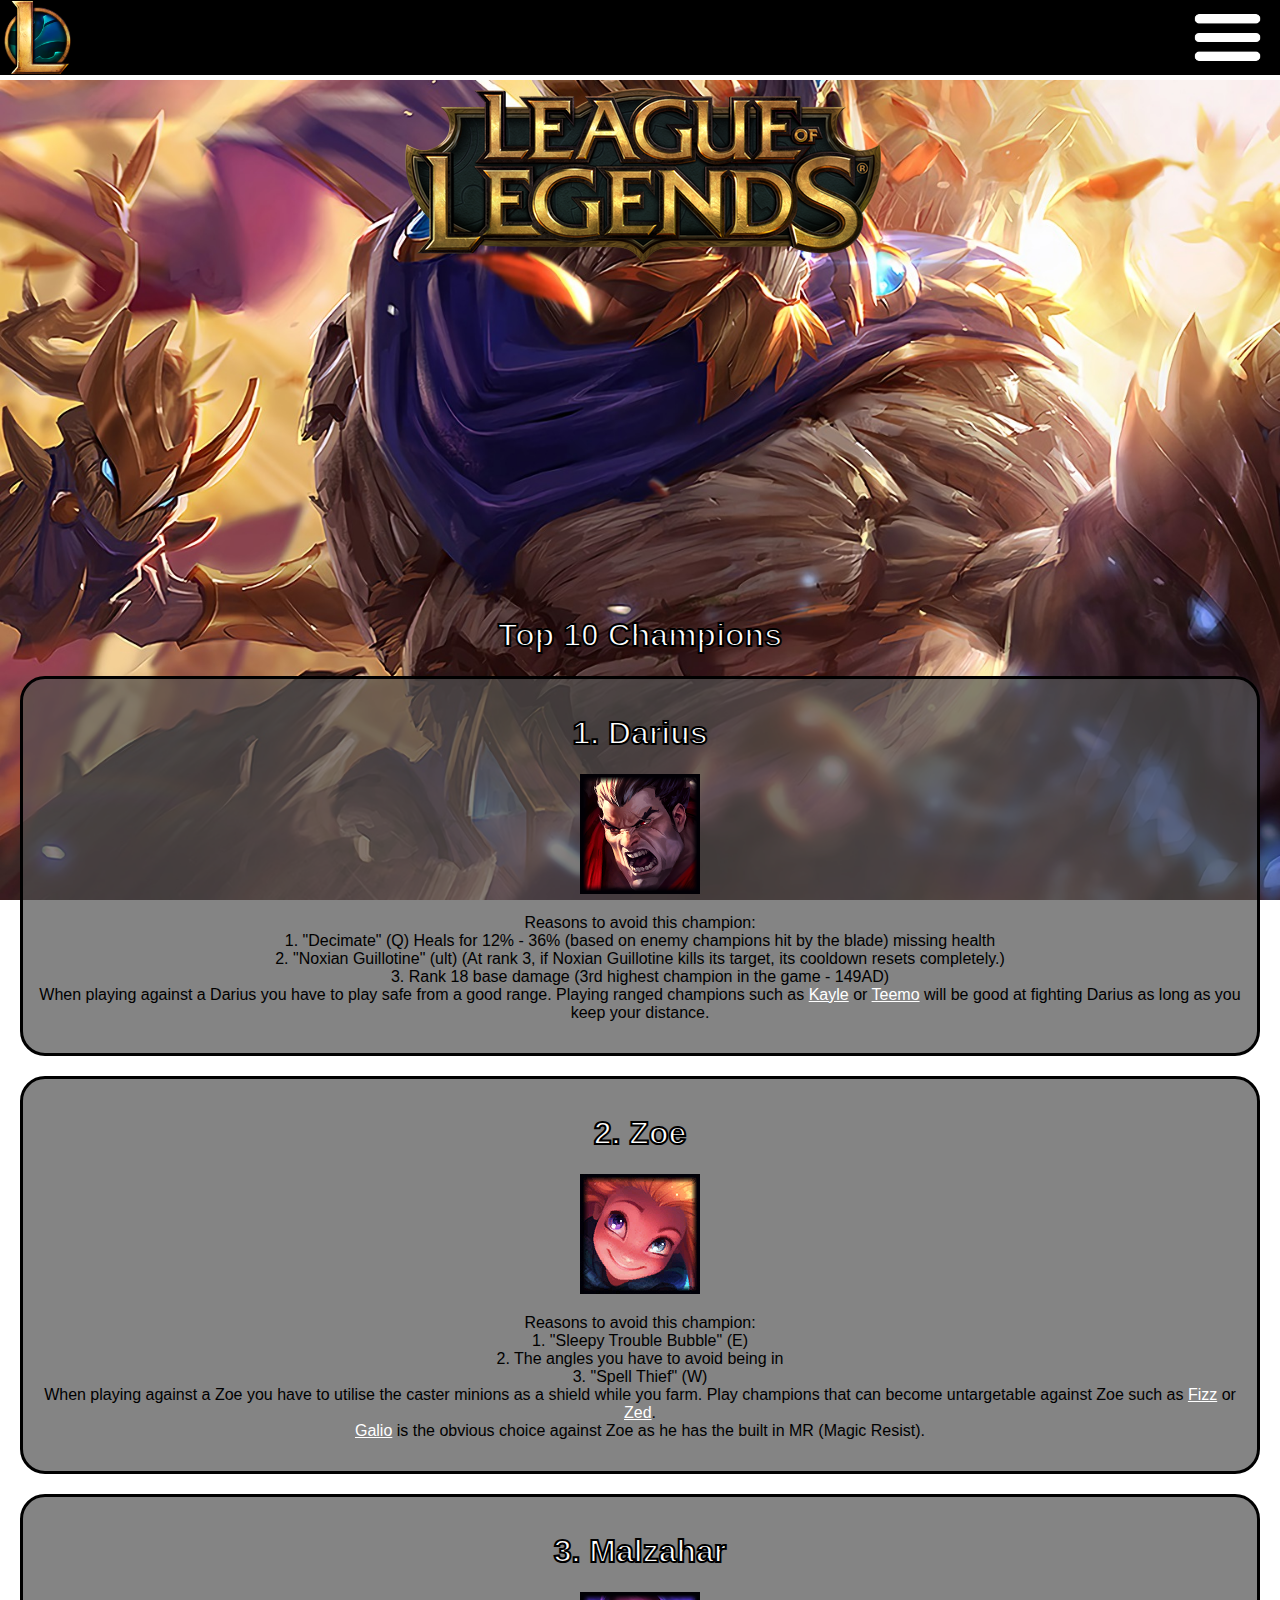
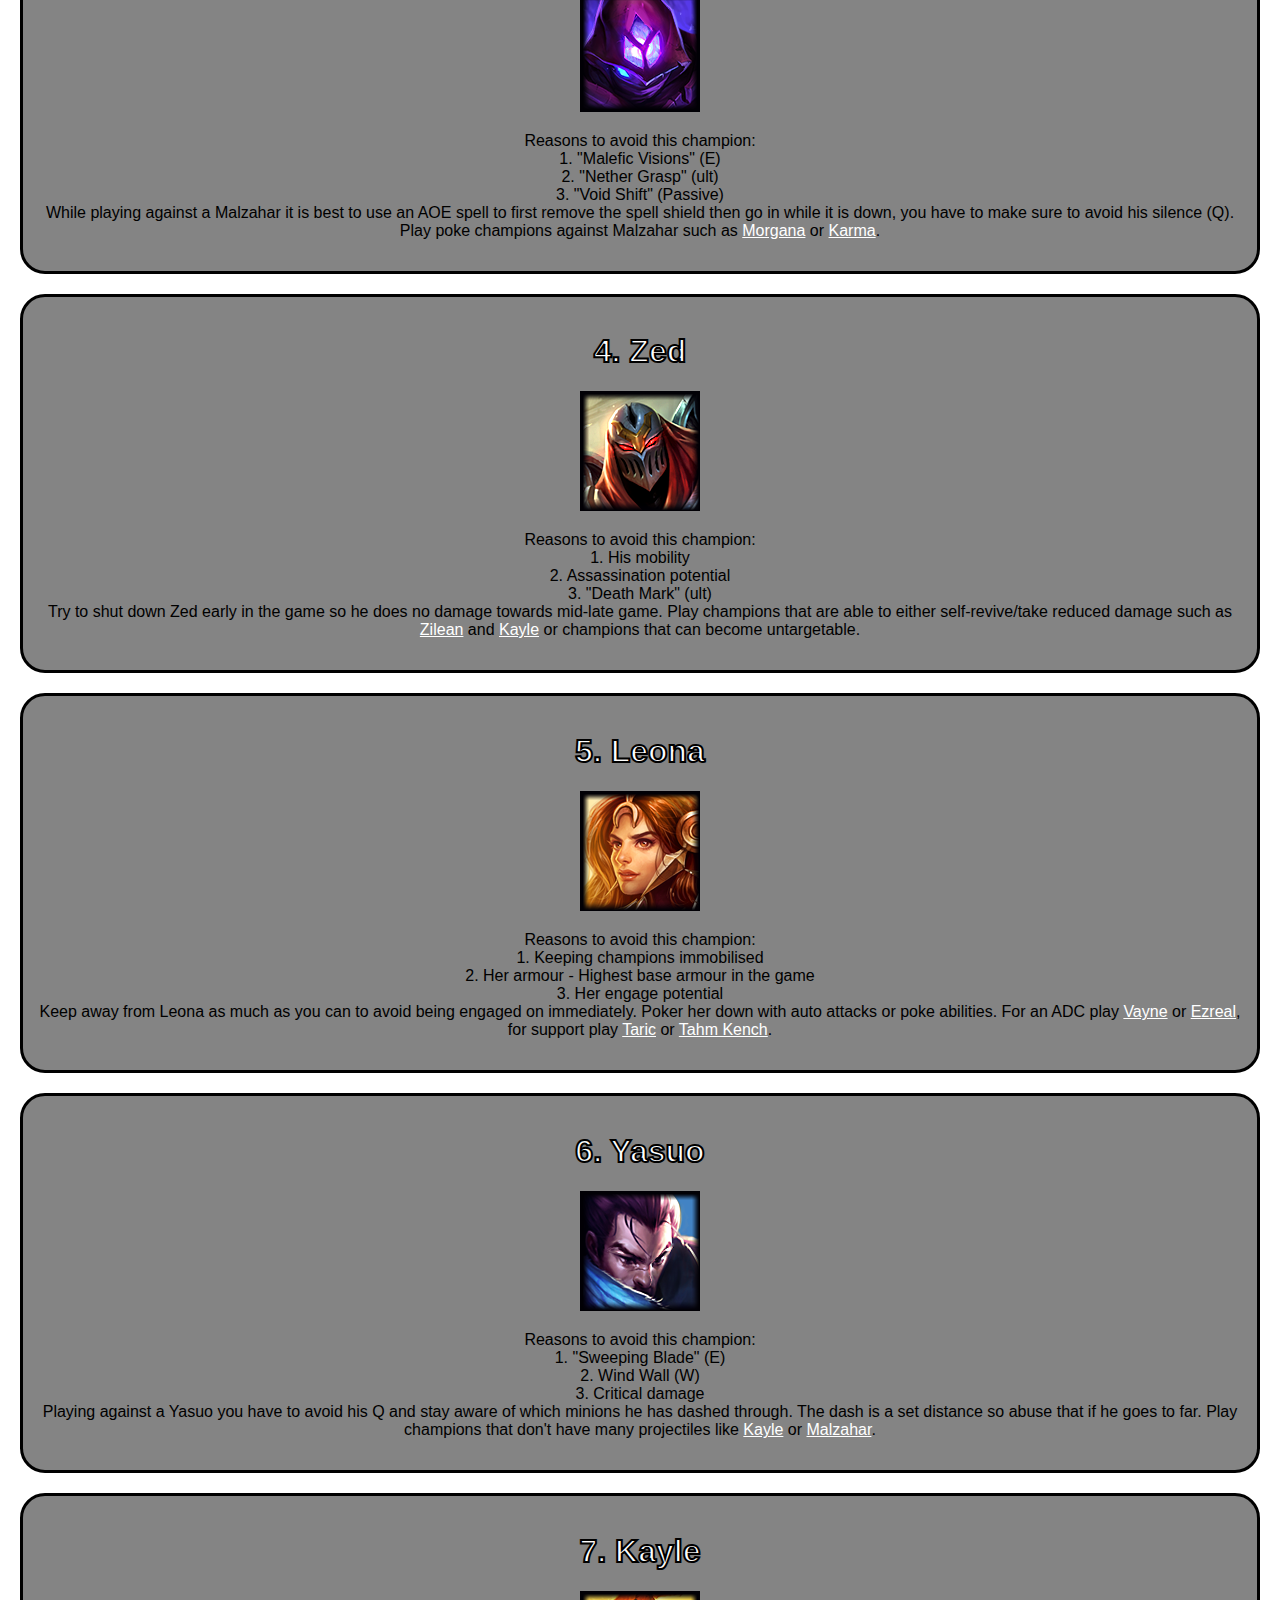
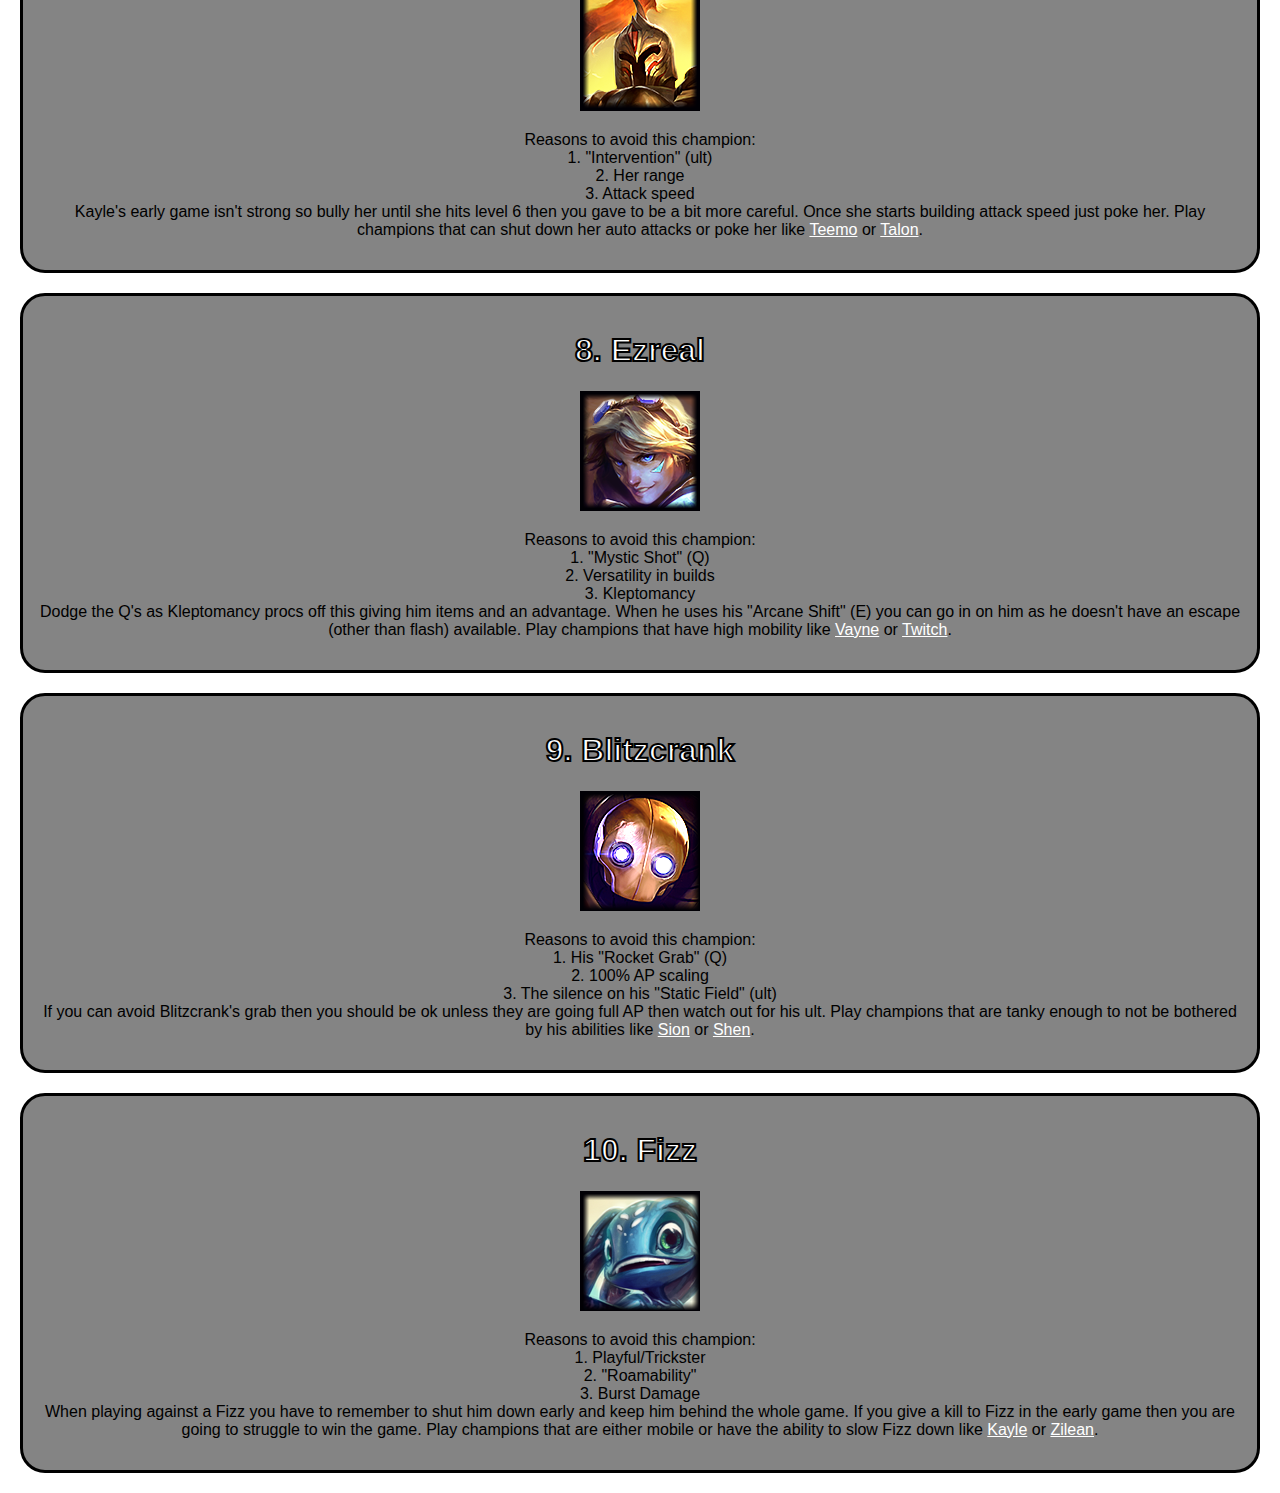
==== commit 50e74f2d: "Typo" ====
--- a/index.html
+++ b/index.html
@@ -6,6 +6,7 @@
     <link rel="stylesheet" type="text/css" href="css/styles.css">
     <script type="text/javascript" src="https://ajax.googleapis.com/ajax/libs/jquery/3.2.1/jquery.min.js"></script>
     <script src="js/script.js"></script>
+    <link rel="shortcut icon" type="image/x-icon" href="favicon.ico.png"/>
 </head>
 <body>
 <header>
@@ -69,7 +70,7 @@
     <div class="champion7">
         <h1>7. Kayle</h1>
         <a href="http://leagueoflegends.wikia.com/wiki/Kayle"><img src="assets/Champion_Icons/KayleSquare.png"></a>
-        <p>Reasons to avoid this champion:<br>1. "Intervention" (ul)t<br>2. Her range<br>3. Attack speed<br> Kayle's early game isn't strong so bully her until she hits level 6 then you gave to be a bit more careful. Once she starts building attack speed just poke her. Play champions that can shut down her auto attacks or poke her like <a href="http://leagueoflegends.wikia.com/wiki/Teemo">Teemo</a> or <a href="http://leagueoflegends.wikia.com/wiki/Talon">Talon</a>.</p>
+        <p>Reasons to avoid this champion:<br>1. "Intervention" (ult)<br>2. Her range<br>3. Attack speed<br> Kayle's early game isn't strong so bully her until she hits level 6 then you gave to be a bit more careful. Once she starts building attack speed just poke her. Play champions that can shut down her auto attacks or poke her like <a href="http://leagueoflegends.wikia.com/wiki/Teemo">Teemo</a> or <a href="http://leagueoflegends.wikia.com/wiki/Talon">Talon</a>.</p>
     </div>
     <div class="champion8">
         <h1>8. Ezreal</h1>
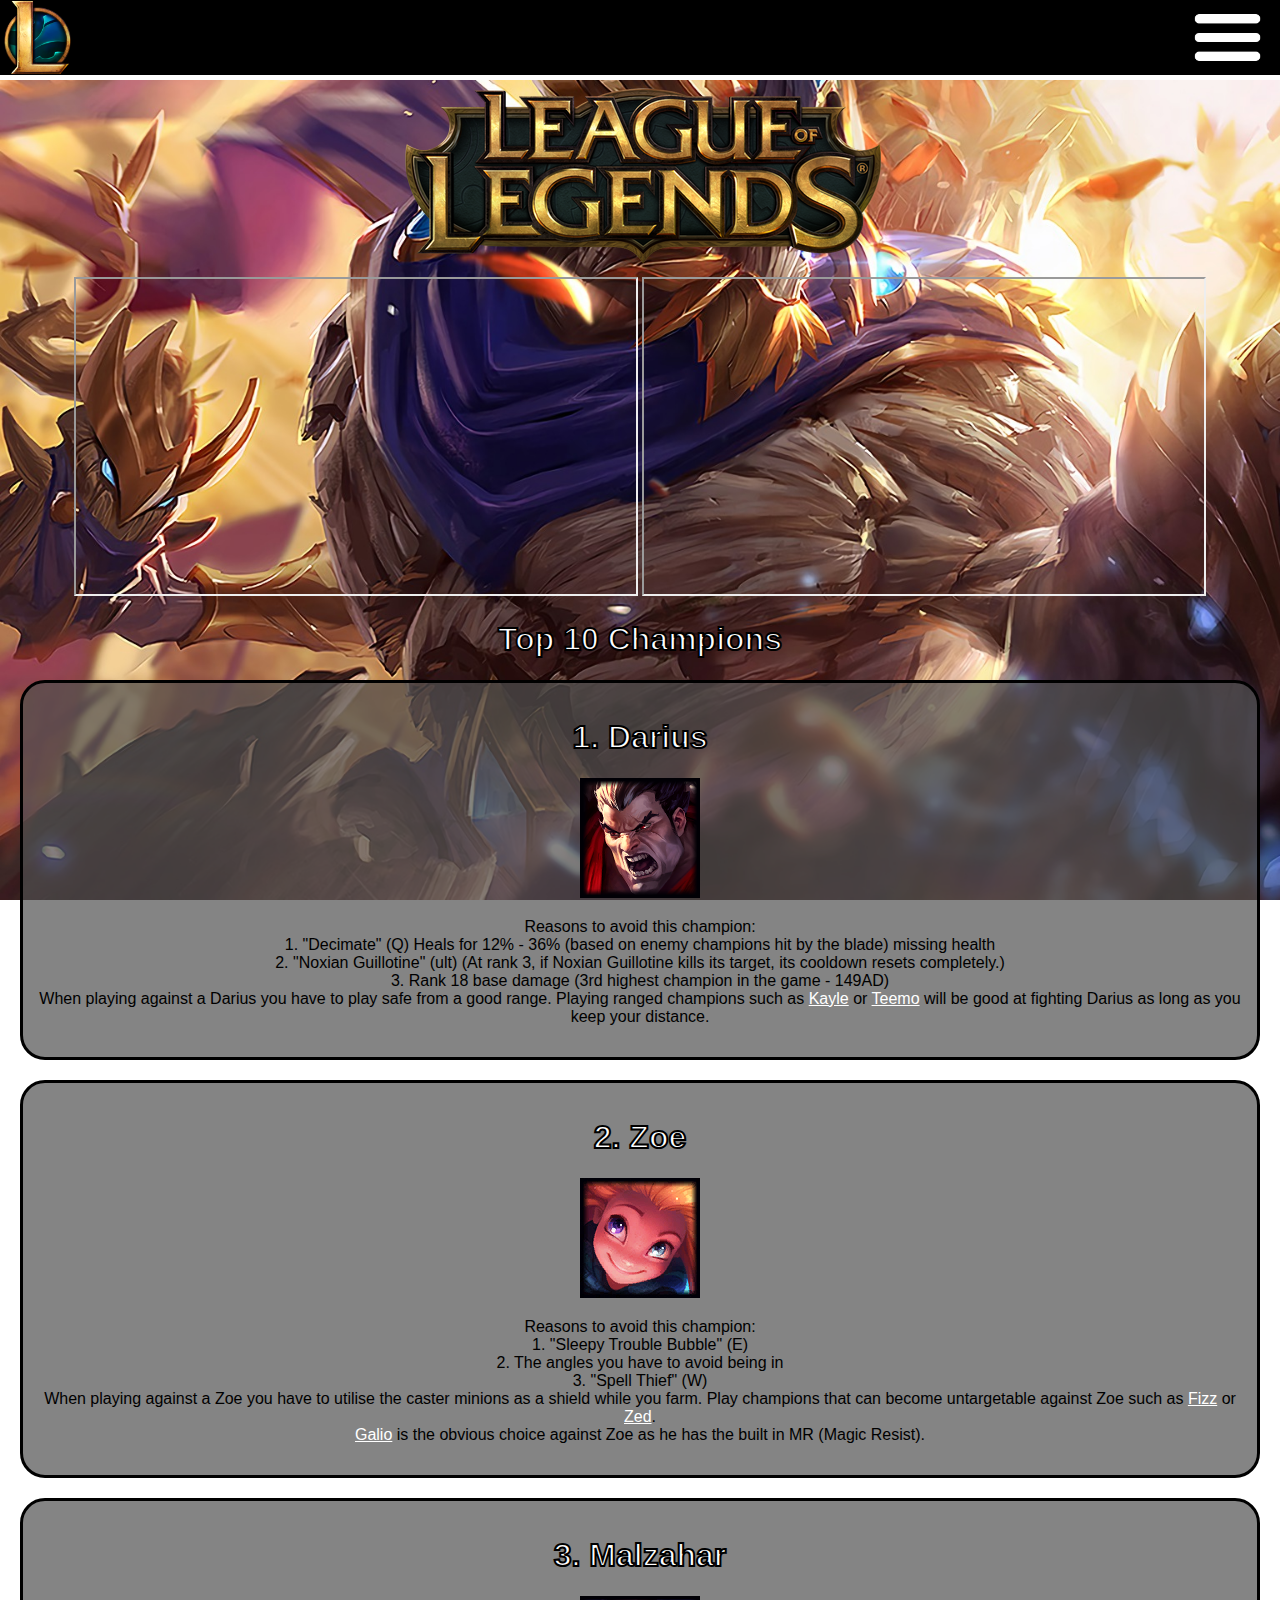
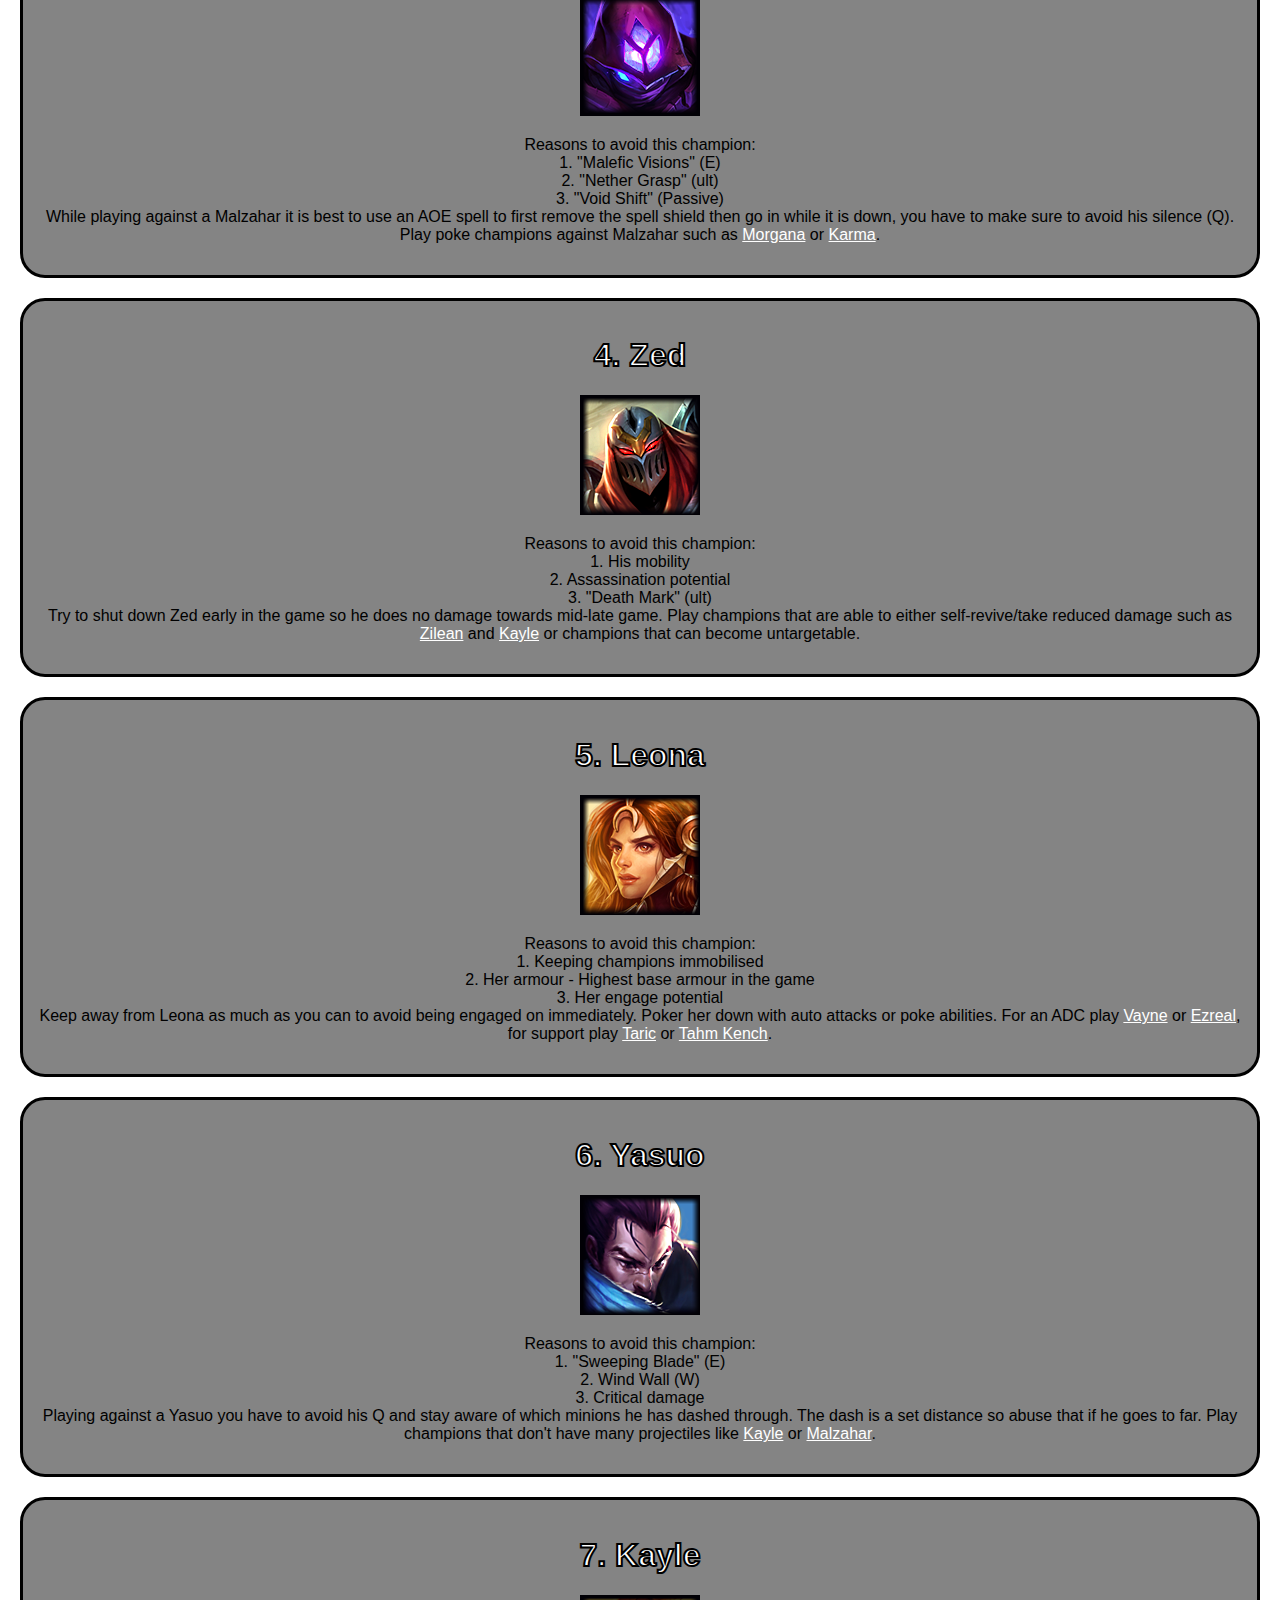
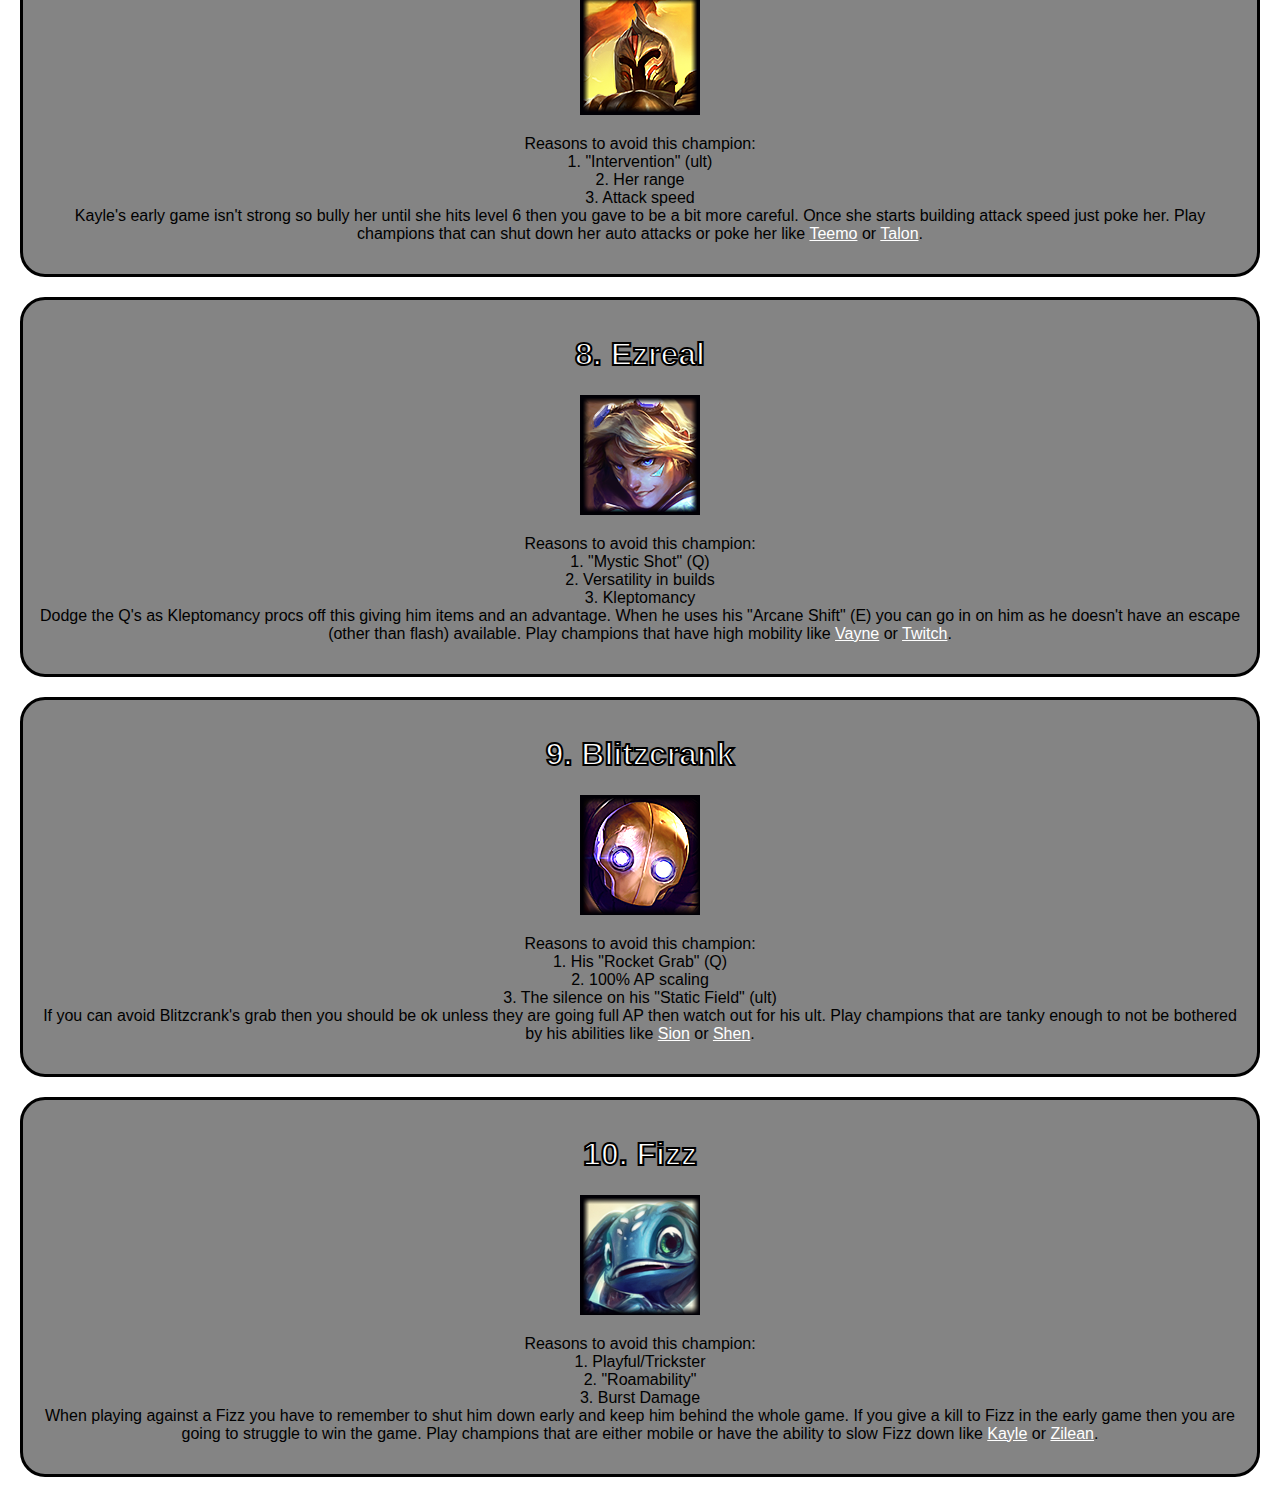
==== commit 01f99877: "New Page and Comments" ====
--- a/index.html
+++ b/index.html
@@ -4,7 +4,7 @@
     <meta charset="UTF-8">
     <title>League of Legends</title>
     <link rel="stylesheet" type="text/css" href="css/styles.css">
-    <script type="text/javascript" src="https://ajax.googleapis.com/ajax/libs/jquery/3.2.1/jquery.min.js"></script>
+    <script src="https://ajax.googleapis.com/ajax/libs/jquery/3.2.1/jquery.min.js"></script>
     <script src="js/script.js"></script>
     <link rel="shortcut icon" type="image/x-icon" href="favicon.ico.png"/>
 </head>
@@ -14,22 +14,23 @@
         <a href="index.html"><img src="assets/logo.png"></a>
     </div>
     <div class="menu">
-        <img src="assets/menu.png" onclick="myFunction()" class="dropimg">
+        <img src="assets/menu.png" alt="Menu" onclick="myFunction()" class="dropimg">
         <div id="myDropdown" class="dropdown-content">
             <a href="about.html">About</a>
             <a href="lanes.html">Lanes</a>
             <a href="customise.html">Themes</a>
+            <a href="report_and_video.html">Report</a>
         </div>
     </div>
 </header>
 
 <div class="title_img">
-    <img src="assets/title.png">
+    <img src="assets/title.png" alt="Logo">
 </div>
 
 <div class="videos">
-    <iframe width="560" height="315" src="https://www.youtube.com/embed/HhwRz47Kk2Y" frameborder="0" allowfullscreen></iframe>
-    <iframe width="560" height="315" src="https://www.youtube.com/embed/dSNQMl16GiY" frameborder="0" allowfullscreen></iframe>
+    <iframe width="560" height="315" src="https://www.youtube.com/embed/HhwRz47Kk2Y" allowfullscreen></iframe>
+    <iframe width="560" height="315" src="https://www.youtube.com/embed/dSNQMl16GiY" allowfullscreen></iframe>
 </div>
 
 <div class="champions">
@@ -39,52 +40,52 @@
 
     <div class="champion1">
         <h1>1. Darius</h1>
-        <a href="http://leagueoflegends.wikia.com/wiki/Darius"><img src="assets/Champion_Icons/DariusSquare.png"></a>
+        <a href="http://leagueoflegends.wikia.com/wiki/Darius"><img src="assets/Champion_Icons/DariusSquare.png" alt="Darius"></a>
         <p>Reasons to avoid this champion:<br>1. "Decimate" (Q) Heals for 12% - 36% (based on enemy champions hit by the blade) missing health<br>2. "Noxian Guillotine" (ult) (At rank 3, if Noxian Guillotine kills its target, its cooldown resets completely.)<br>3. Rank 18 base damage (3rd highest champion in the game - 149AD)<br>When playing against a Darius you have to play safe from a good range. Playing ranged champions such as <a href="http://leagueoflegends.wikia.com/wiki/Kayle">Kayle</a> or <a href="http://leagueoflegends.wikia.com/wiki/Teemo">Teemo</a> will be good at fighting Darius as long as you keep your distance.</p>
     </div>
     <div class="champion2">
         <h1>2. Zoe</h1>
-        <a href="http://leagueoflegends.wikia.com/wiki/Zoe"><img src="assets/Champion_Icons/ZoeSquare.png"></a>
+        <a href="http://leagueoflegends.wikia.com/wiki/Zoe"><img src="assets/Champion_Icons/ZoeSquare.png" alt="Zoe"></a>
         <p>Reasons to avoid this champion:<br>1. "Sleepy Trouble Bubble" (E)<br>2. The angles you have to avoid being in<br>3. "Spell Thief" (W)<br>When playing against a Zoe you have to utilise the caster minions as a shield while you farm. Play champions that can become untargetable against Zoe such as <a href="http://leagueoflegends.wikia.com/wiki/Fizz">Fizz</a> or <a href="http://leagueoflegends.wikia.com/wiki/Zed">Zed</a>.<br><a href="http://leagueoflegends.wikia.com/wiki/Galio">Galio</a> is the obvious choice against Zoe as he has the built in MR (Magic Resist).</p>
     </div>
     <div class="champion3">
         <h1>3. Malzahar</h1>
-        <a href="http://leagueoflegends.wikia.com/wiki/Malzahar"><img src="assets/Champion_Icons/MalzaharSquare.png"></a>
+        <a href="http://leagueoflegends.wikia.com/wiki/Malzahar"><img src="assets/Champion_Icons/MalzaharSquare.png" alt="Malzahar"></a>
         <p>Reasons to avoid this champion:<br>1. "Malefic Visions" (E)<br>2. "Nether Grasp" (ult)<br>3. "Void Shift" (Passive)<br>While playing against a Malzahar it is best to use an AOE spell to first remove the spell shield then go in while it is down, you have to make sure to avoid his silence (Q).<br>Play poke champions against Malzahar such as <a href="http://leagueoflegends.wikia.com/wiki/Morgana">Morgana</a> or <a href="http://leagueoflegends.wikia.com/wiki/Karma">Karma</a>.</p>
     </div>
     <div class="champion4">
         <h1>4. Zed</h1>
-        <a href="http://leagueoflegends.wikia.com/wiki/Zed"><img src="assets/Champion_Icons/ZedSquare.png"></a>
+        <a href="http://leagueoflegends.wikia.com/wiki/Zed"><img src="assets/Champion_Icons/ZedSquare.png" alt="Zed"></a>
         <p>Reasons to avoid this champion:<br>1. His mobility<br>2. Assassination potential<br>3. "Death Mark" (ult)<br>Try to shut down Zed early in the game so he does no damage towards mid-late game. Play champions that are able to either self-revive/take reduced damage such as <a href="http://leagueoflegends.wikia.com/wiki/Zilean">Zilean</a> and <a href="http://leagueoflegends.wikia.com/wiki/Kayle">Kayle</a> or champions that can become untargetable.</p>
     </div>
     <div class="champion5">
         <h1>5. Leona</h1>
-        <a href="http://leagueoflegends.wikia.com/wiki/Leona"><img src="assets/Champion_Icons/LeonaSquare.png"></a>
+        <a href="http://leagueoflegends.wikia.com/wiki/Leona"><img src="assets/Champion_Icons/LeonaSquare.png" alt="Leona"></a>
         <p>Reasons to avoid this champion:<br>1. Keeping champions immobilised<br>2. Her armour - Highest base armour in the game<br>3. Her engage potential<br>Keep away from Leona as much as you can to avoid being engaged on immediately. Poker her down with auto attacks or poke abilities. For an ADC play <a href="http://leagueoflegends.wikia.com/wiki/Vayne">Vayne</a> or <a href="http://leagueoflegends.wikia.com/wiki/Ezreal">Ezreal</a>, for support play <a href="http://leagueoflegends.wikia.com/wiki/Taric">Taric</a> or <a href="http://leagueoflegends.wikia.com/wiki/Tahm_Kench">Tahm Kench</a>.</p>
     </div>
     <div class="champion6">
         <h1>6. Yasuo</h1>
-        <a href="http://leagueoflegends.wikia.com/wiki/Yasuo"><img src="assets/Champion_Icons/YasuoSquare.png"></a>
+        <a href="http://leagueoflegends.wikia.com/wiki/Yasuo"><img src="assets/Champion_Icons/YasuoSquare.png" alt="Yasuo"></a>
         <p>Reasons to avoid this champion:<br>1. "Sweeping Blade" (E)<br>2. Wind Wall (W)<br>3. Critical damage<br>Playing against a Yasuo you have to avoid his Q and stay aware of which minions he has dashed through. The dash is a set distance so abuse that if he goes to far. Play champions that don't have many projectiles like <a href="http://leagueoflegends.wikia.com/wiki/Kayle">Kayle</a> or <a href="http://leagueoflegends.wikia.com/wiki/Malzahar">Malzahar</a>.</p>
     </div>
     <div class="champion7">
         <h1>7. Kayle</h1>
-        <a href="http://leagueoflegends.wikia.com/wiki/Kayle"><img src="assets/Champion_Icons/KayleSquare.png"></a>
+        <a href="http://leagueoflegends.wikia.com/wiki/Kayle"><img src="assets/Champion_Icons/KayleSquare.png" alt="Kayle"></a>
         <p>Reasons to avoid this champion:<br>1. "Intervention" (ult)<br>2. Her range<br>3. Attack speed<br> Kayle's early game isn't strong so bully her until she hits level 6 then you gave to be a bit more careful. Once she starts building attack speed just poke her. Play champions that can shut down her auto attacks or poke her like <a href="http://leagueoflegends.wikia.com/wiki/Teemo">Teemo</a> or <a href="http://leagueoflegends.wikia.com/wiki/Talon">Talon</a>.</p>
     </div>
     <div class="champion8">
         <h1>8. Ezreal</h1>
-        <a href="http://leagueoflegends.wikia.com/wiki/Ezreal"><img src="assets/Champion_Icons/EzrealSquare.png"></a>
+        <a href="http://leagueoflegends.wikia.com/wiki/Ezreal"><img src="assets/Champion_Icons/EzrealSquare.png" alt="Ezreal"></a>
         <p>Reasons to avoid this champion:<br>1. "Mystic Shot" (Q)<br>2. Versatility in builds<br>3. Kleptomancy<br>Dodge the Q's as Kleptomancy procs off this giving him items and an advantage. When he uses his "Arcane Shift" (E) you can go in on him as he doesn't have an escape (other than flash) available. Play champions that have high mobility like <a href="http://leagueoflegends.wikia.com/wiki/Vayne">Vayne</a> or <a href="http://leagueoflegends.wikia.com/wiki/Twitch">Twitch</a>.</p>
     </div>
     <div class="champion9">
         <h1>9. Blitzcrank</h1>
-        <a href="http://leagueoflegends.wikia.com/wiki/Blitzcrank"><img src="assets/Champion_Icons/BlitzcrankSquare.png"></a>
+        <a href="http://leagueoflegends.wikia.com/wiki/Blitzcrank"><img src="assets/Champion_Icons/BlitzcrankSquare.png" alt="Blitzcrank"></a>
         <p>Reasons to avoid this champion:<br>1. His "Rocket Grab" (Q)<br>2. 100% AP scaling<br>3. The silence on his "Static Field" (ult)<br>If you can avoid Blitzcrank's grab then you should be ok unless they are going full AP then watch out for his ult. Play champions that are tanky enough to not be bothered by his abilities like <a href="http://leagueoflegends.wikia.com/wiki/Sion">Sion</a> or <a href="http://leagueoflegends.wikia.com/wiki/Shen">Shen</a>.</p>
     </div>
     <div class="champion10">
         <h1>10. Fizz</h1>
-        <a href="http://leagueoflegends.wikia.com/wiki/Fizz"><img src="assets/Champion_Icons/FizzSquare.png"></a>
+        <a href="http://leagueoflegends.wikia.com/wiki/Fizz"><img src="assets/Champion_Icons/FizzSquare.png" alt="Fizz"></a>
         <p>Reasons to avoid this champion:<br>1. Playful/Trickster<br>2. "Roamability"<br>3. Burst Damage<br>When playing against a Fizz you have to remember to shut him down early and keep him behind the whole game. If you give a kill to Fizz in the early game then you are going to struggle to win the game. Play champions that are either mobile or have the ability to slow Fizz down like <a href="http://leagueoflegends.wikia.com/wiki/Kayle">Kayle</a> or <a href="http://leagueoflegends.wikia.com/wiki/Zilean">Zilean</a>.</p>
     </div>
 
--- a/css/styles.css
+++ b/css/styles.css
@@ -5,6 +5,7 @@
     background-size: cover;
     font-family: "Arial";
     color: white;
+    /*This is the code for the structure of the body (the main part of the page)*/
 }
 
 header{
@@ -14,12 +15,14 @@
     border-bottom: thick solid white;
     height: 75px;
     z-index: 999;
+    /*This is the code for the black navigation bar at the top of the website*/
 }
 
 .logo{
     float:left;
     width: 75px;
     height: 75px;
+    /*Thhis is the sizing for the logo in the header*/
 }
 
 .logo a img{
@@ -32,6 +35,7 @@
     margin-right: 15px;
     width: 75px;
     height: 75px;
+    /*Sizing for the menu in the header*/
 }
 
 .menu img{
@@ -43,22 +47,26 @@
     width: 100%;
     overflow: hidden;
     text-align: center;
+    /*Code for the alignment of the videos on the home page*/
 }
 
 h1{
     color: white;
     -webkit-text-stroke: 2px black;
+    /*Code for the titles of sections*/
 }
 
 .dropimg{
     background-color: black;
     color: white;
     cursor: pointer;
+    /*Inside of the drop down menu*/
 }
 
 .dropdown {
     position: absolute;
     display: inline-block;
+    /*Inside of the drop down menu*/
 }
 
 .dropdown-content {
@@ -69,6 +77,7 @@
     box-shadow: 0px 8px 16px 0px rgba(0,0,0,0.2);
     z-index: 1;
     padding: 0px;
+    /*Inside of the drop down menu*/
 }
 
 .dropdown-content a {
@@ -76,14 +85,17 @@
     padding: 12px 16px;
     text-decoration: none;
     display: block;
+    /*Inside of the drop down menu*/
 }
 
 .dropdown-content a:hover {
     background-color: #f1f1f1
+    /*Inside of the drop down menu*/
 }
 
 .show {
     display: block;
+    /*Inside of the drop down menu*/
 }
 
 .information{
@@ -92,23 +104,28 @@
     border-radius: 25px;
     padding: 15px;
     margin: 20px;
+    /*Code for the information classes*/
 }
 
 .champions{
     text-align: center;
+    /*Alignment for the champions class*/
 }
 
 .champions p{
     color: black;
+    /*Colour for the text*/
 }
 
 .champions a{
     color: white;
+    /*Color for the links*/
 }
 
 .title_img{
     text-align: center;
     padding-top: 75px;
+    /*Placement for the games logo*/
 }
 
 .lanes{
@@ -134,6 +151,7 @@
     padding: 15px;
     margin: 20px;
     display: inline-block;
+    /*Code for the theme boxes*/
 }
 
 .theme1{
@@ -144,6 +162,7 @@
     padding: 15px;
     margin: 20px;
     display: inline-block;
+    /*Code for the theme boxes*/
 }
 
 .theme2{
@@ -154,6 +173,7 @@
     padding: 15px;
     margin: 20px;
     display: inline-block;
+    /*Code for the theme boxes*/
 }
 
 .theme3{
@@ -164,6 +184,7 @@
     padding: 15px;
     margin: 20px;
     display: inline-block;
+    /*Code for the theme boxes*/
 }
 
 .top_lane{
@@ -279,9 +300,17 @@
 }
 
 @media (max-width: 800px){
-
+    body{
+        background: none;
+        background-color: lightblue;
+        /*Here is where I tried to change the background for smaller devices but it doesn't work*/
+    }
 }
 
 @media (max-width: 500px){
-
+    body{
+        background: none;
+        background-color: lightblue;
+        /*Here is where I tried to change the background for smaller devices but it doesn't work*/
+    }
 }